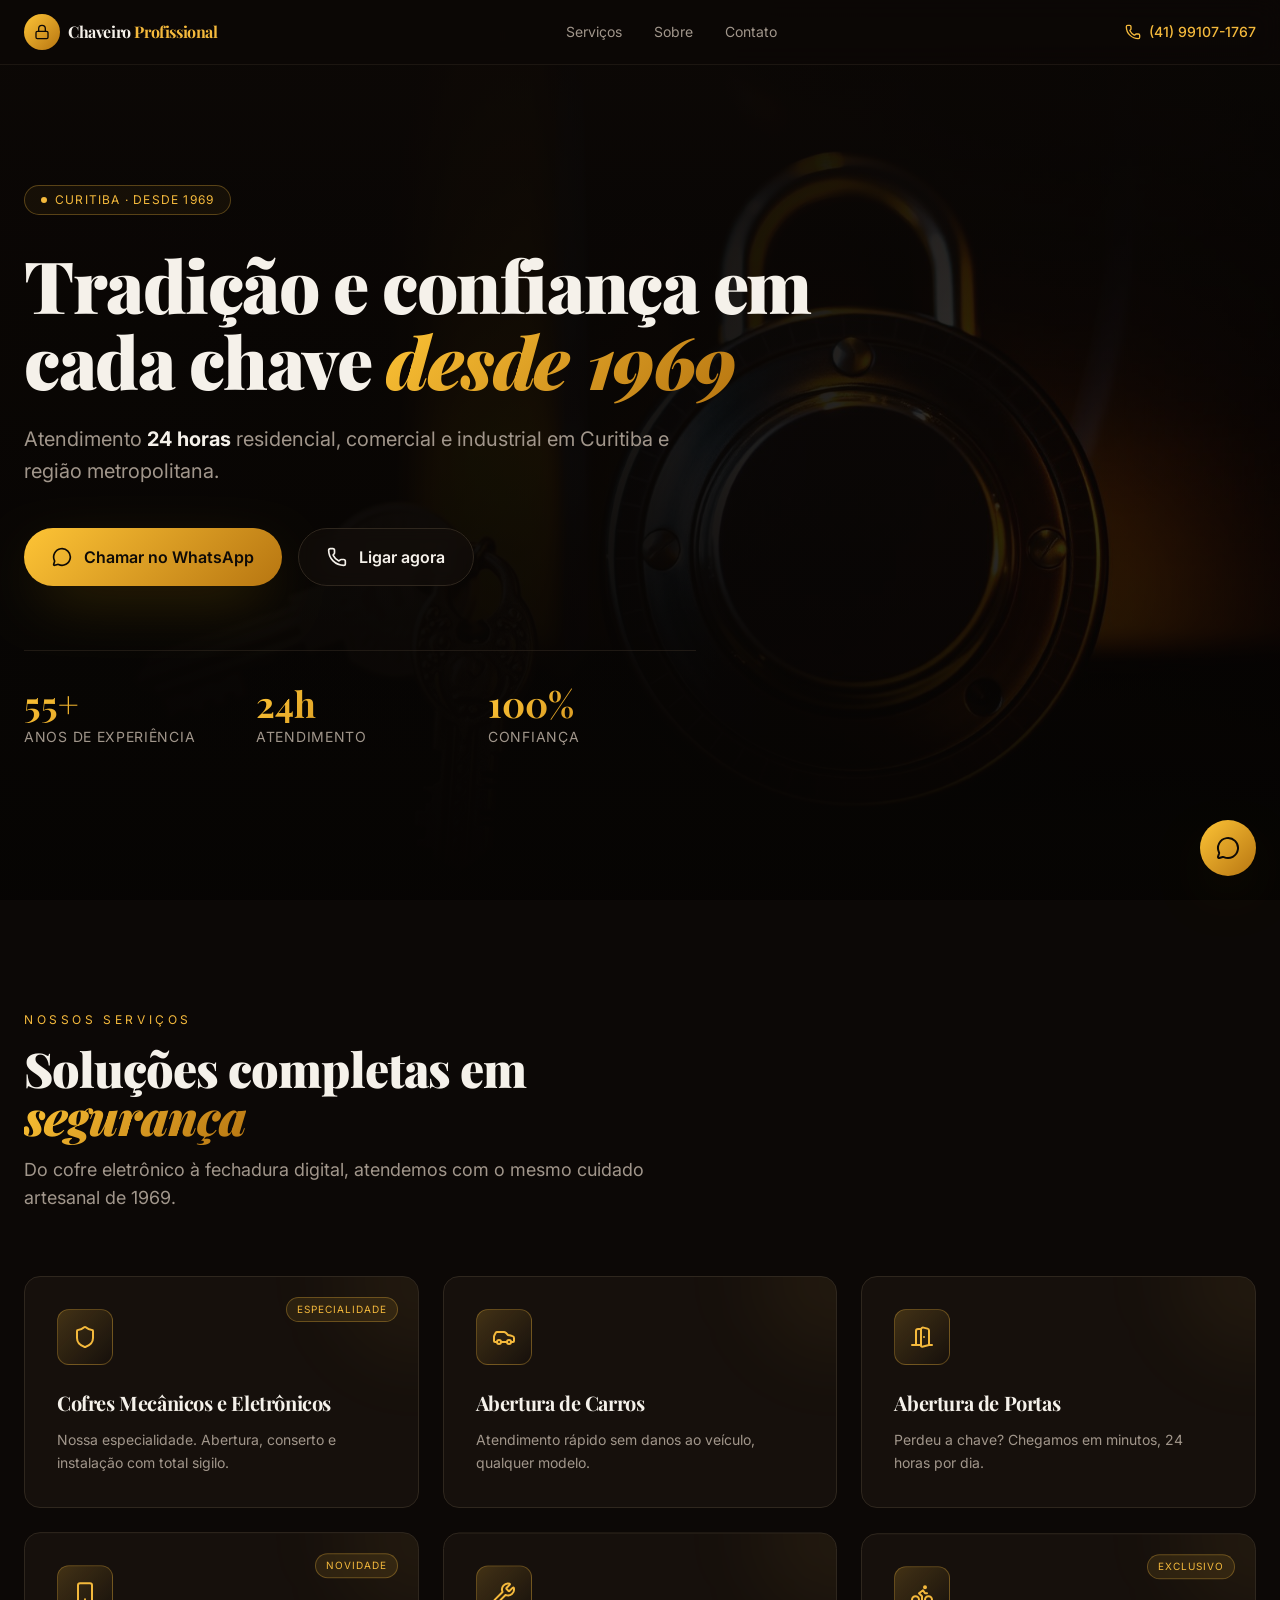
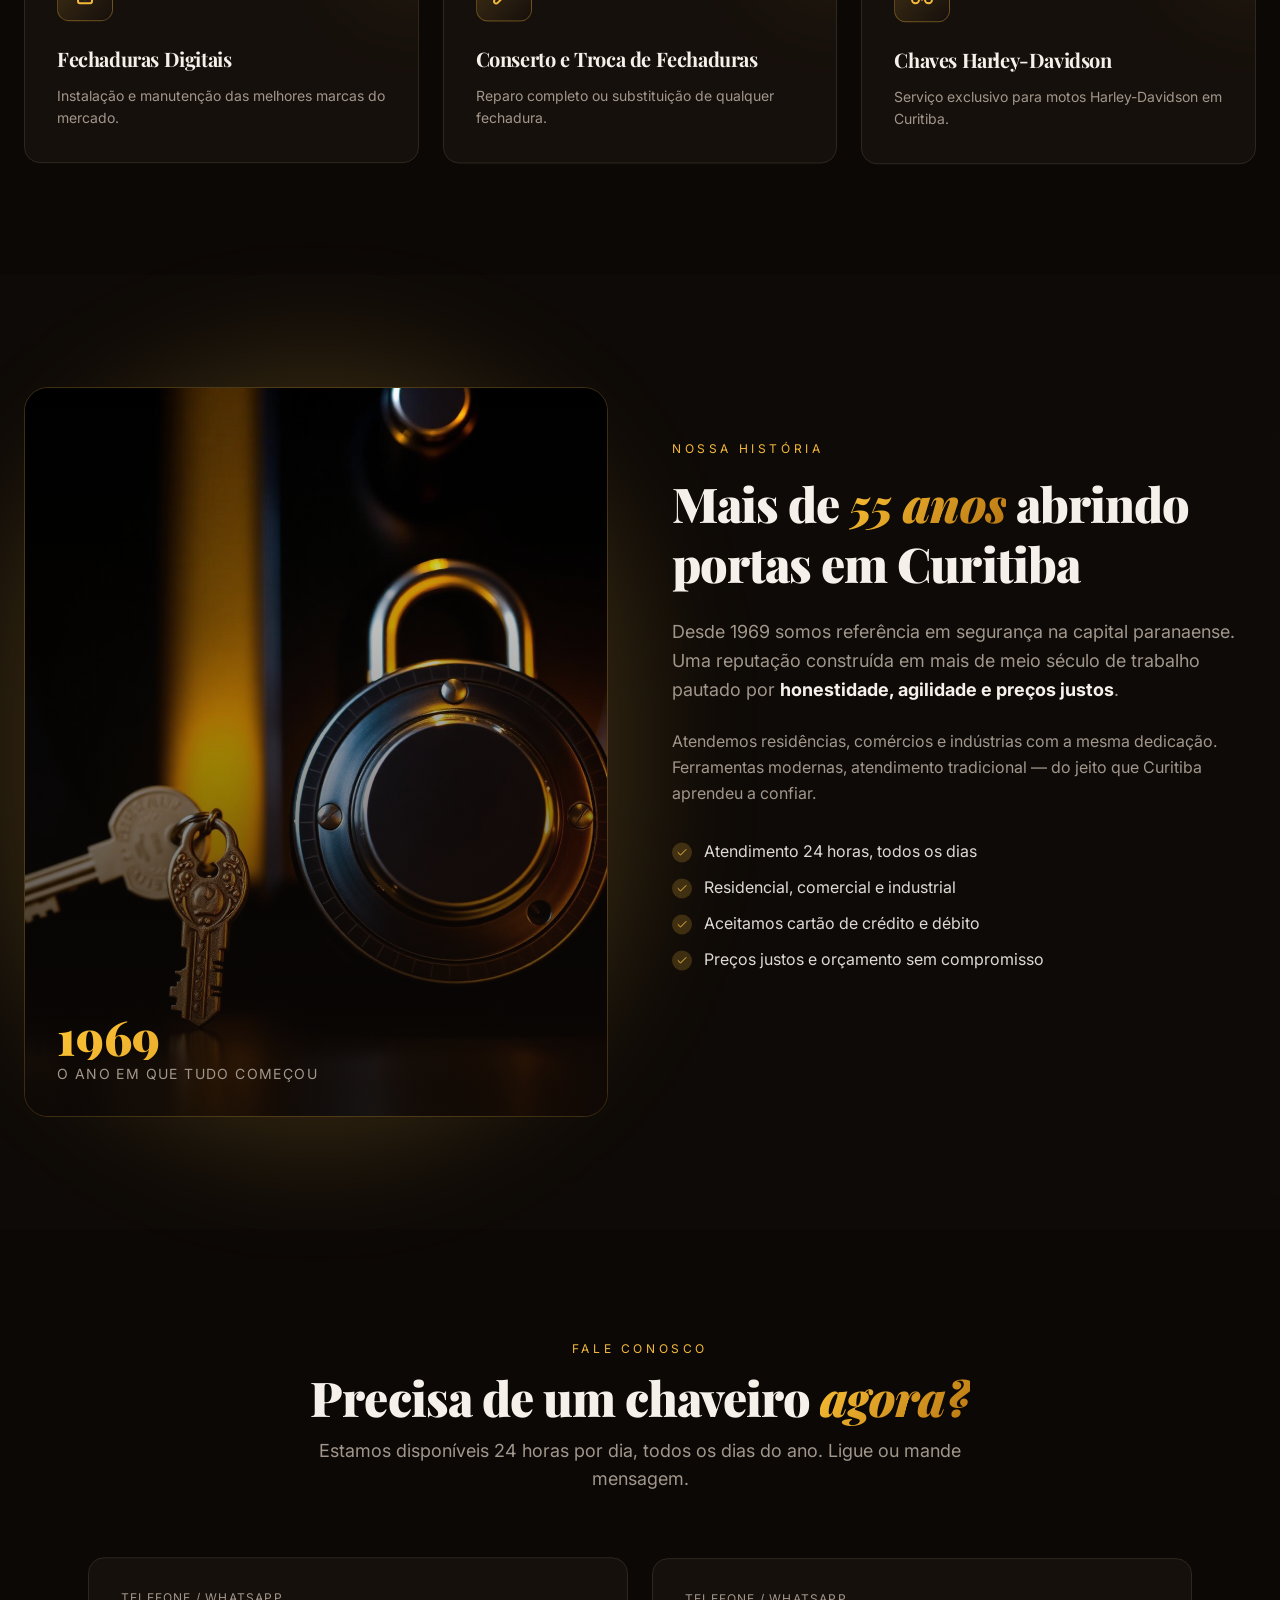
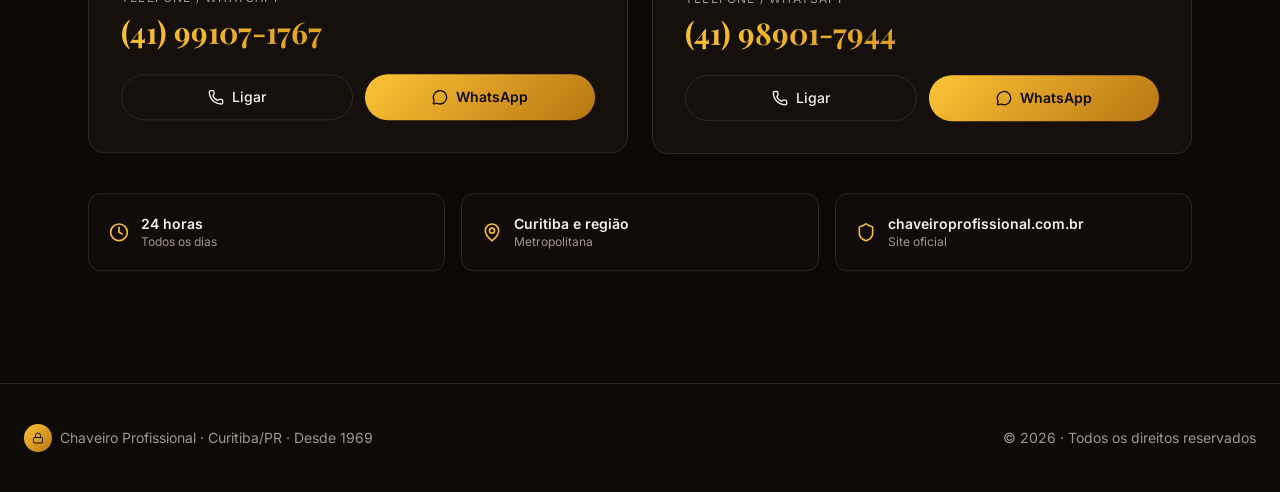
==== index.html @ bde2da2a "Add files via upload" ====
<!doctype html>
<html lang="pt-BR">
  <head>
    <meta charset="UTF-8" />
    <meta name="viewport" content="width=device-width, initial-scale=1.0" />
    <link rel="icon" href="/favicon.ico" sizes="any" />
    <link rel="icon" type="image/png" sizes="32x32" href="/favicon-32x32.png" />
    <link rel="icon" type="image/png" sizes="16x16" href="/favicon-16x16.png" />
    <link rel="apple-touch-icon" sizes="180x180" href="/apple-touch-icon.png" />
    <meta name="theme-color" content="#022E7A" />
    <title>Chaveiro Profissional Curitiba | 24h Desde 1969</title>
    <meta name="description" content="Chaveiro 24 horas em Curitiba e região metropolitana. Mais de 55 anos de tradição em cofres, fechaduras digitais, abertura de carros e portas. (41) 99107-1767" />
    <meta name="author" content="Chaveiro Profissional" />
    <meta property="og:title" content="Chaveiro Profissional Curitiba | 24h Desde 1969" />
    <meta property="og:description" content="Tradição e confiança em cada chave. Atendimento 24h residencial, comercial e industrial em Curitiba." />
    <meta property="og:type" content="website" />
    <meta property="og:image" content="https://www.chaveiroprofissional.com.br/logo-512.png" />
    <meta property="og:url" content="https://www.chaveiroprofissional.com.br/" />
    <meta property="og:locale" content="pt_BR" />
    <meta name="twitter:card" content="summary_large_image" />
    <meta name="twitter:image" content="https://www.chaveiroprofissional.com.br/logo-512.png" />
    <link rel="canonical" href="https://www.chaveiroprofissional.com.br/" />
    <link rel="preconnect" href="https://fonts.googleapis.com" />
    <link rel="preconnect" href="https://fonts.gstatic.com" crossorigin />
    <link rel="stylesheet" href="https://fonts.googleapis.com/css2?family=Playfair+Display:wght@600;700;900&family=Inter:wght@300;400;500;600;700&display=swap" />
    <!-- Google Tag Manager -->
    <script>(function(w,d,s,l,i){w[l]=w[l]||[];w[l].push({'gtm.start':
    new Date().getTime(),event:'gtm.js'});var f=d.getElementsByTagName(s)[0],
    j=d.createElement(s),dl=l!='dataLayer'?'&l='+l:'';j.async=true;j.src=
    'https://www.googletagmanager.com/gtm.js?id='+i+dl;f.parentNode.insertBefore(j,f);
    })(window,document,'script','dataLayer','GTM-567WV95S');</script>
    <!-- End Google Tag Manager -->
    <!-- Google tag (gtag.js) - Google Ads -->
    <script async src="https://www.googletagmanager.com/gtag/js?id=AW-1838560479"></script>
    <script>
      window.dataLayer = window.dataLayer || [];
      function gtag(){dataLayer.push(arguments);}
      gtag('js', new Date());
      gtag('config', 'AW-1838560479');
    </script>
    <script type="module" crossorigin src="./assets/index-DUQaC_a8.js"></script>
    <link rel="stylesheet" crossorigin href="./assets/index-Bes44GZP.css">
  </head>
  <body>
    <!-- Google Tag Manager (noscript) -->
    <noscript><iframe src="https://www.googletagmanager.com/ns.html?id=GTM-567WV95S"
    height="0" width="0" style="display:none;visibility:hidden"></iframe></noscript>
    <!-- End Google Tag Manager (noscript) -->
    <div id="root"></div>
  </body>
</html>
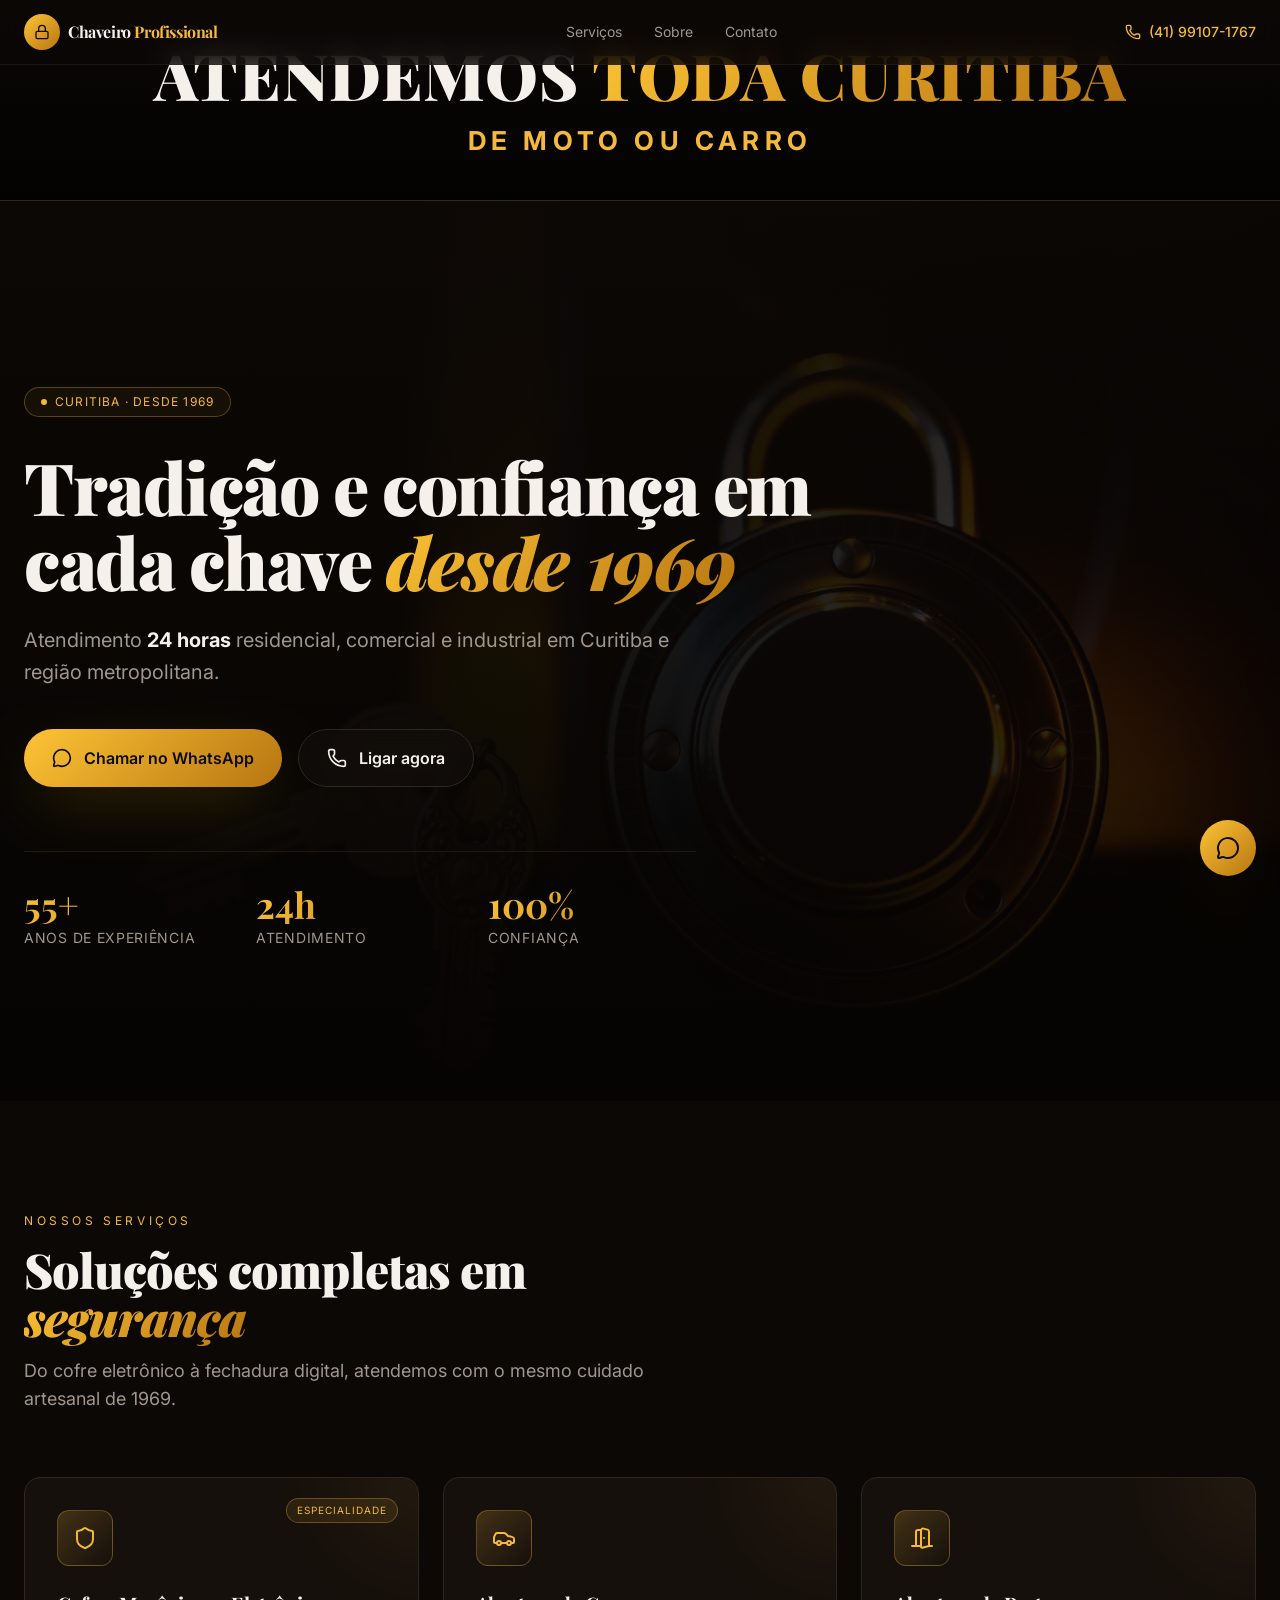
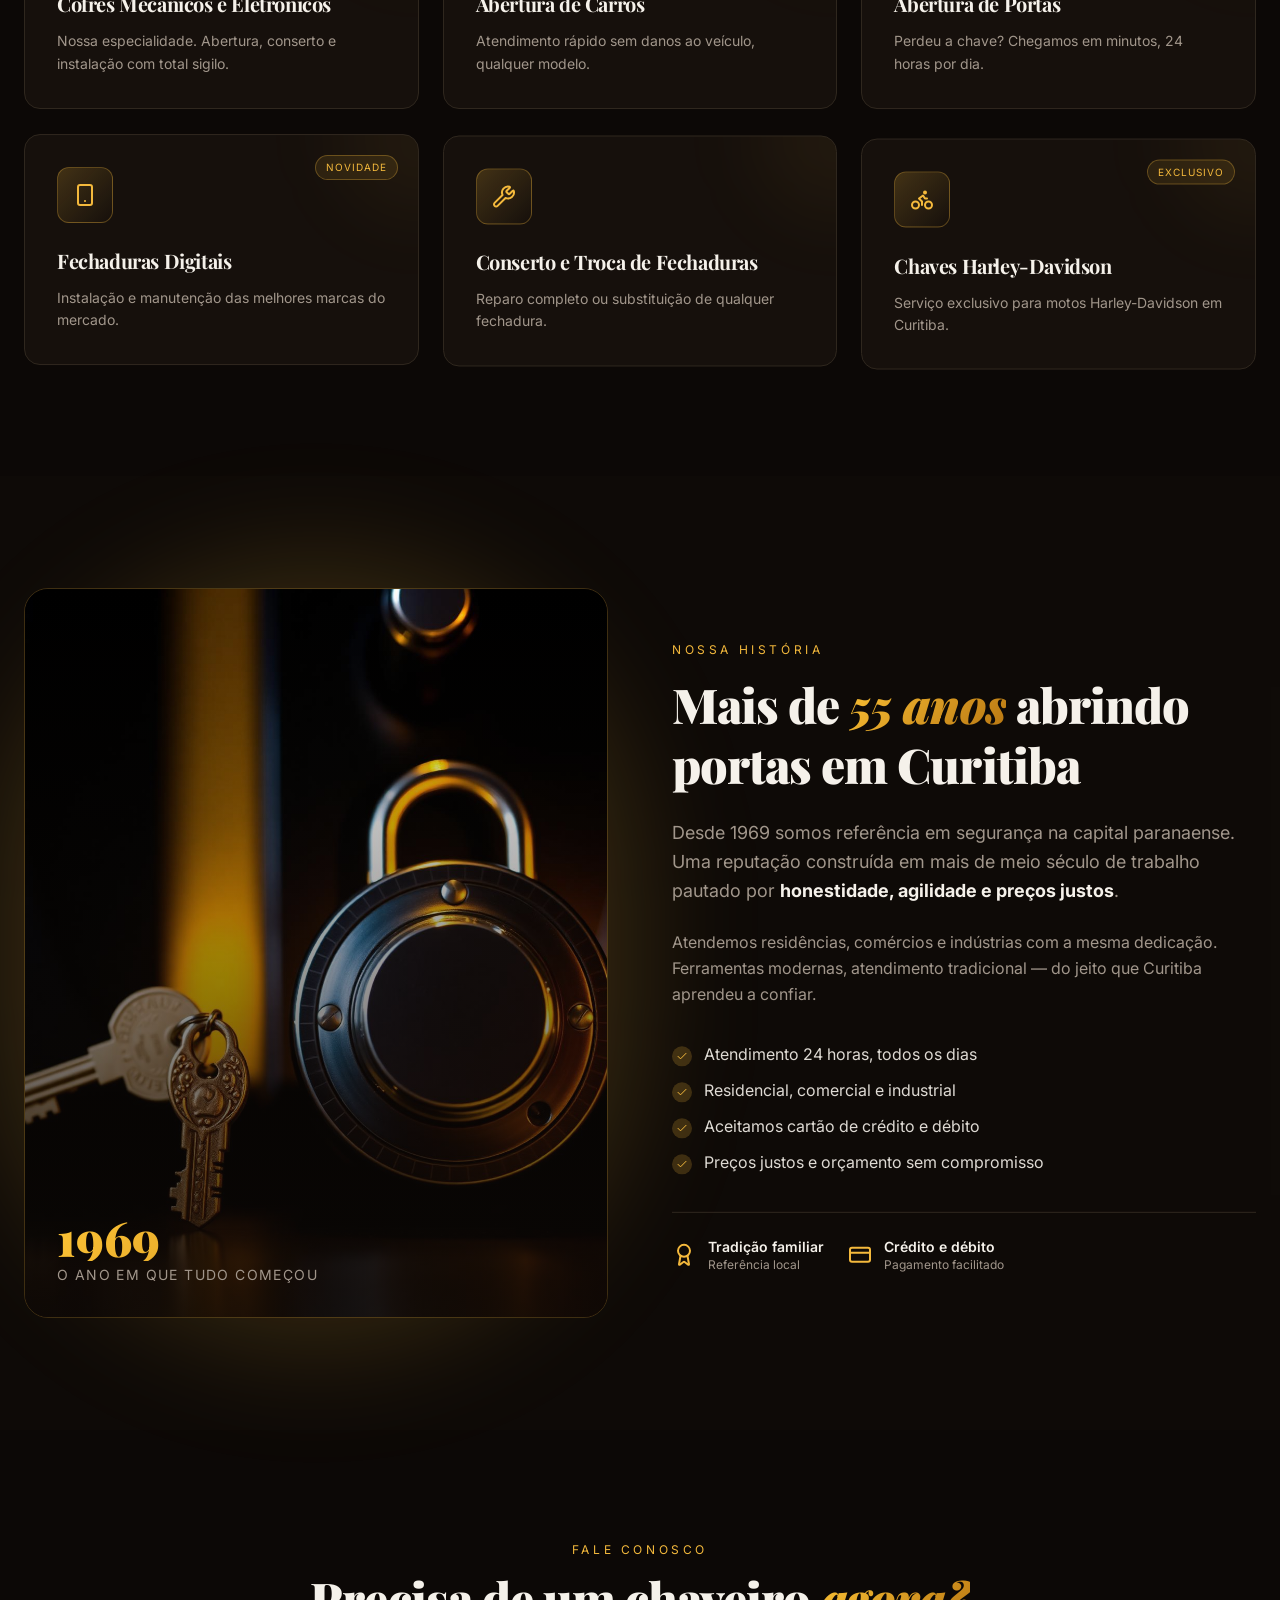
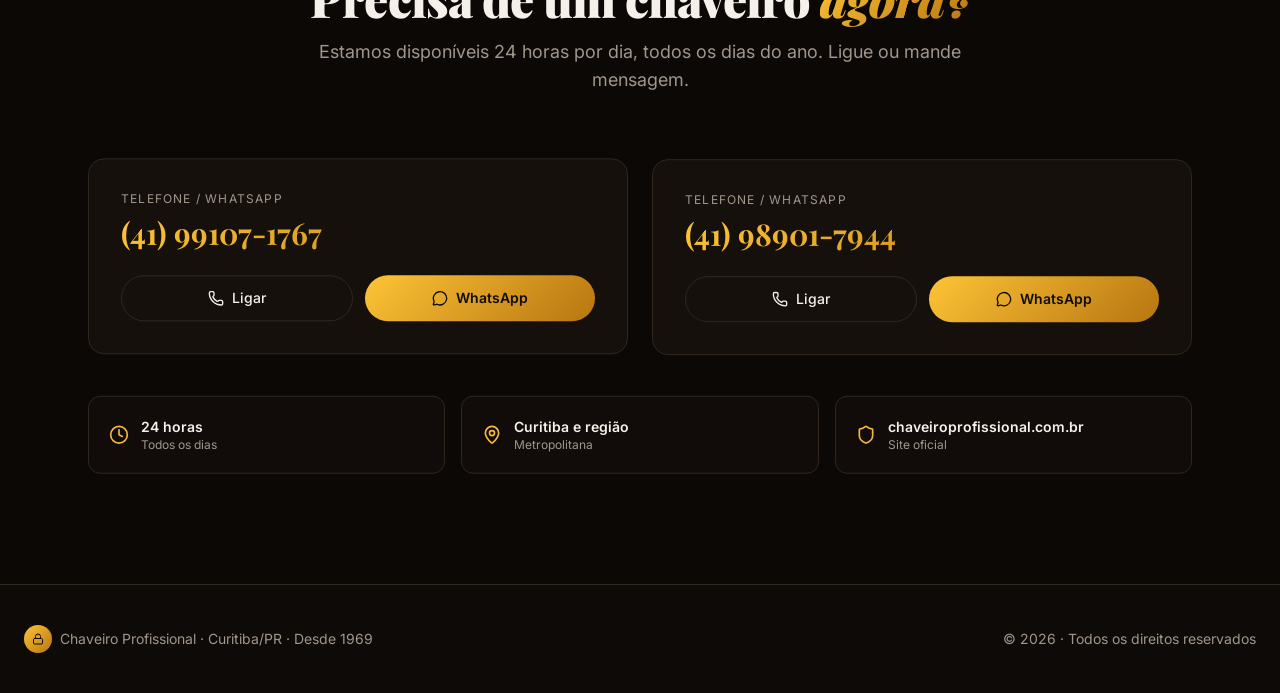
==== commit a0d4cdef: "Faixa topo: Atendemos toda Curitiba de moto ou carro Added a new section with a heading and paragrap" ====
--- a/index.html
+++ b/index.html
@@ -40,12 +40,22 @@
     </script>
     <script type="module" crossorigin src="./assets/index-DUQaC_a8.js"></script>
     <link rel="stylesheet" crossorigin href="./assets/index-Bes44GZP.css">
+    <style>
+      .cp-topo{background:var(--gradient-dark,linear-gradient(180deg,oklch(14% .01 60),oklch(9% .005 60)));color:var(--foreground,oklch(96% .01 80));text-align:center;padding:clamp(20px,3.4vw,40px) 16px;border-bottom:1px solid var(--border,oklch(28% .02 70))}
+      .cp-topo h2{margin:0;font-family:'Playfair Display',Georgia,serif;font-weight:900;font-size:clamp(26px,5vw,64px);line-height:1.08;text-transform:uppercase;letter-spacing:.01em}
+      .cp-topo .cp-gold{background:var(--gradient-gold,linear-gradient(135deg,oklch(85% .16 85),oklch(62% .13 70)));-webkit-background-clip:text;background-clip:text;color:transparent}
+      .cp-topo p{margin:clamp(6px,1vw,12px) 0 0;font-family:'Inter',system-ui,sans-serif;font-weight:700;font-size:clamp(14px,2.2vw,26px);letter-spacing:.2em;text-transform:uppercase;color:var(--gold,oklch(82% .15 82))}
+    </style>
   </head>
   <body>
     <!-- Google Tag Manager (noscript) -->
     <noscript><iframe src="https://www.googletagmanager.com/ns.html?id=GTM-567WV95S"
     height="0" width="0" style="display:none;visibility:hidden"></iframe></noscript>
     <!-- End Google Tag Manager (noscript) -->
+    <section class="cp-topo" aria-label="Atendemos toda Curitiba de moto ou carro">
+      <h2>Atendemos <span class="cp-gold">toda Curitiba</span></h2>
+      <p>de moto ou carro</p>
+    </section>
     <div id="root"></div>
   </body>
 </html>
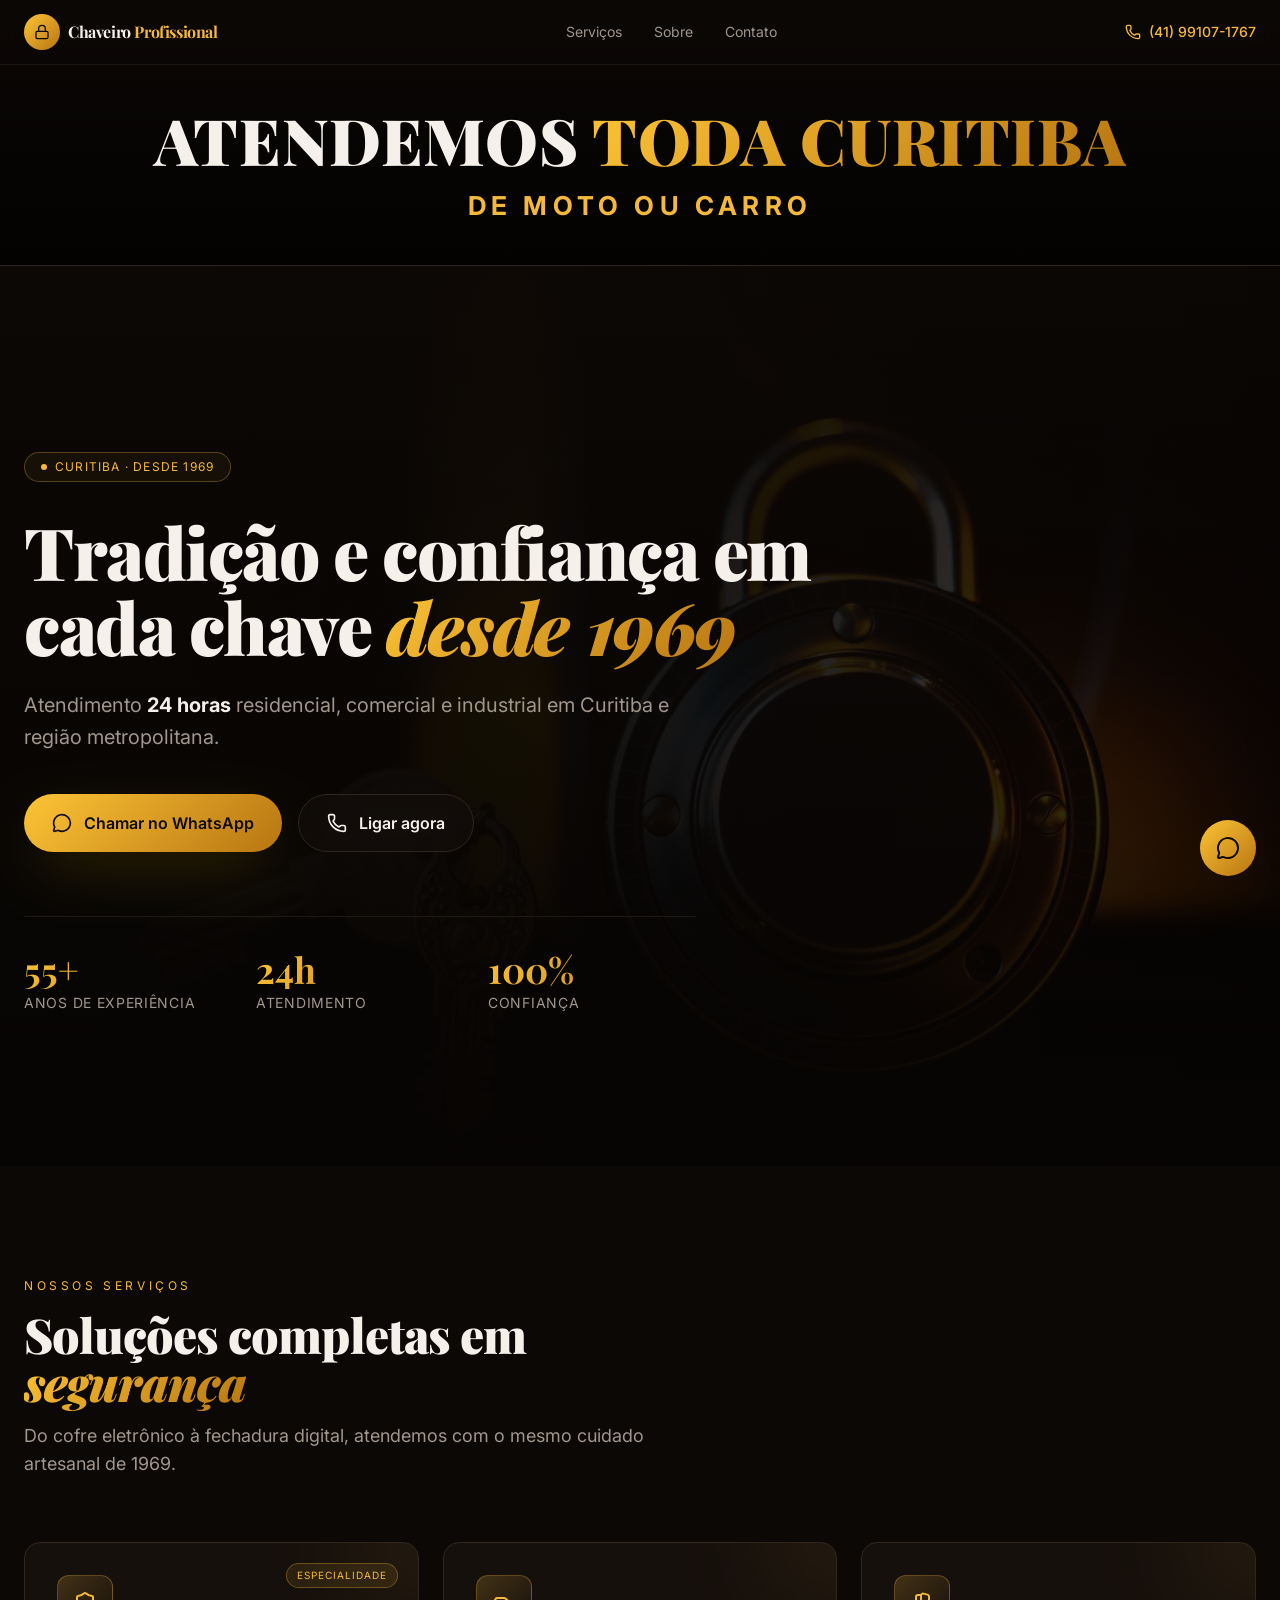
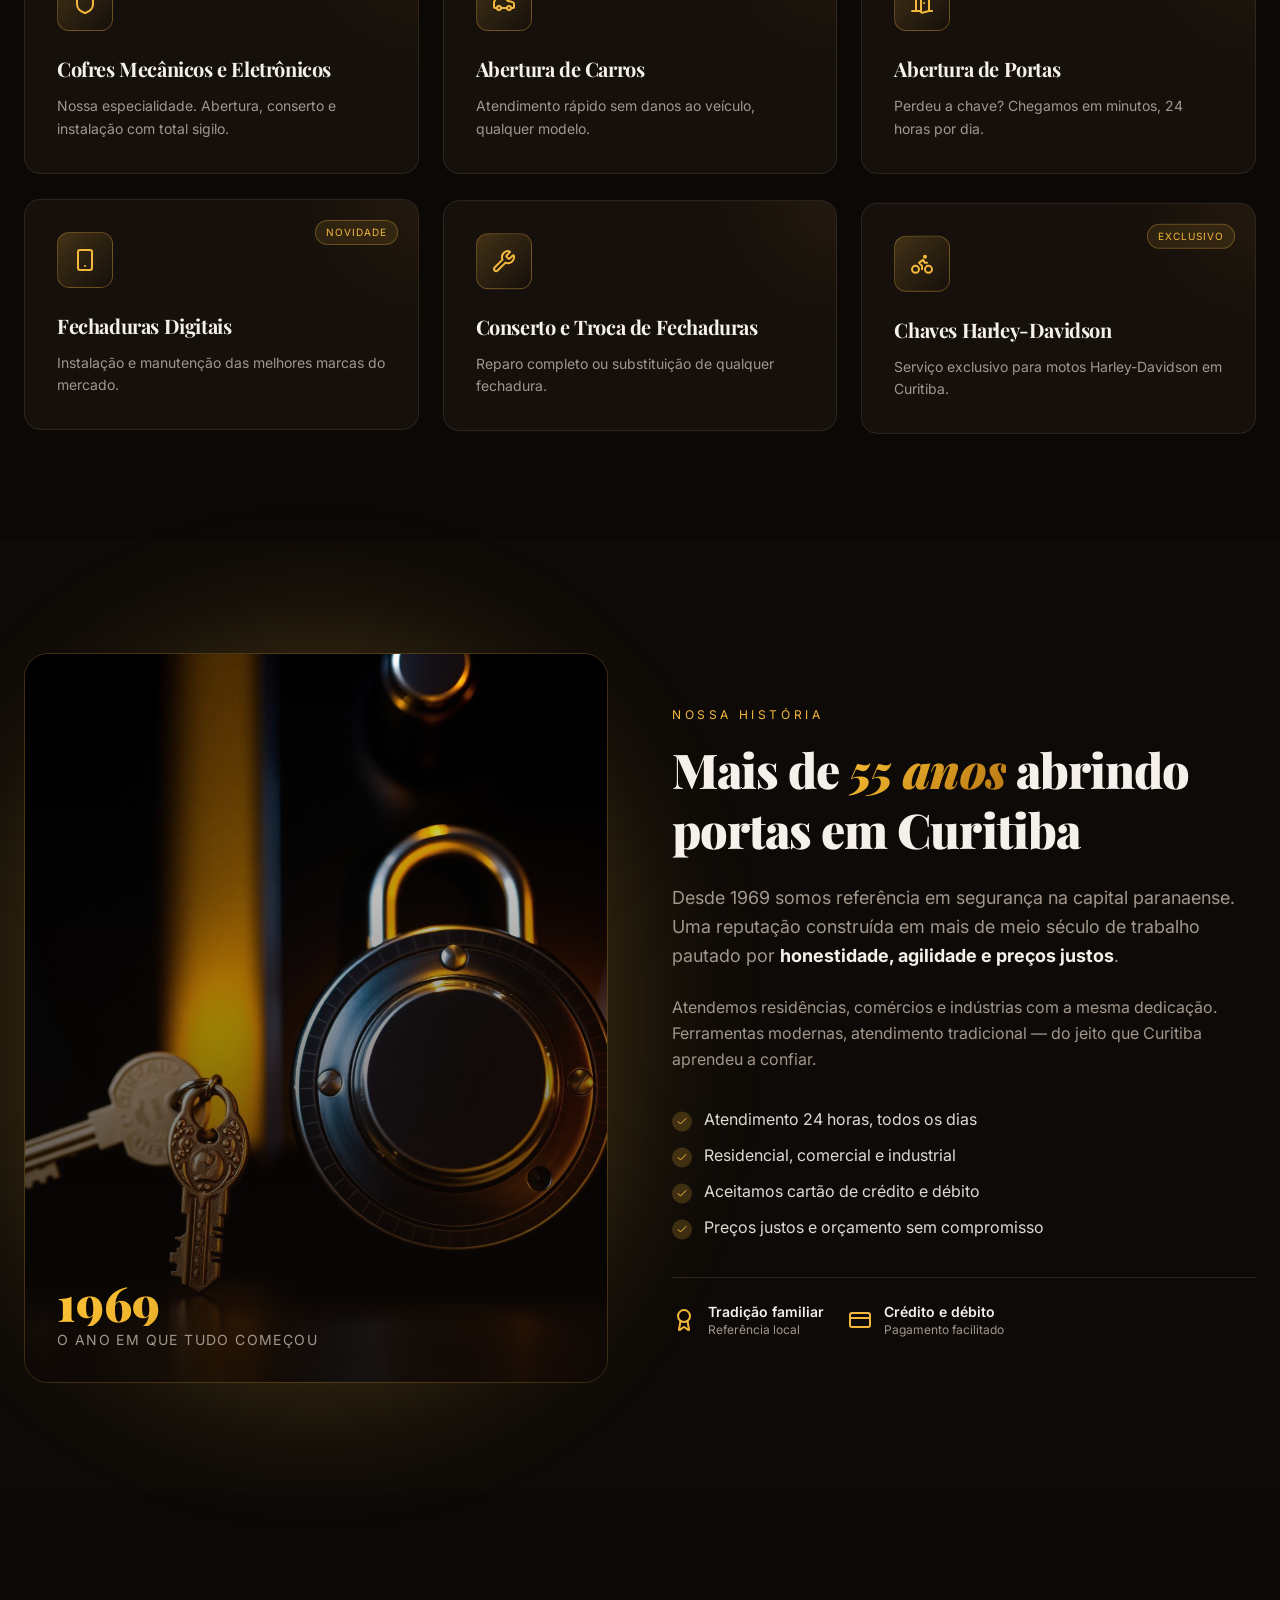
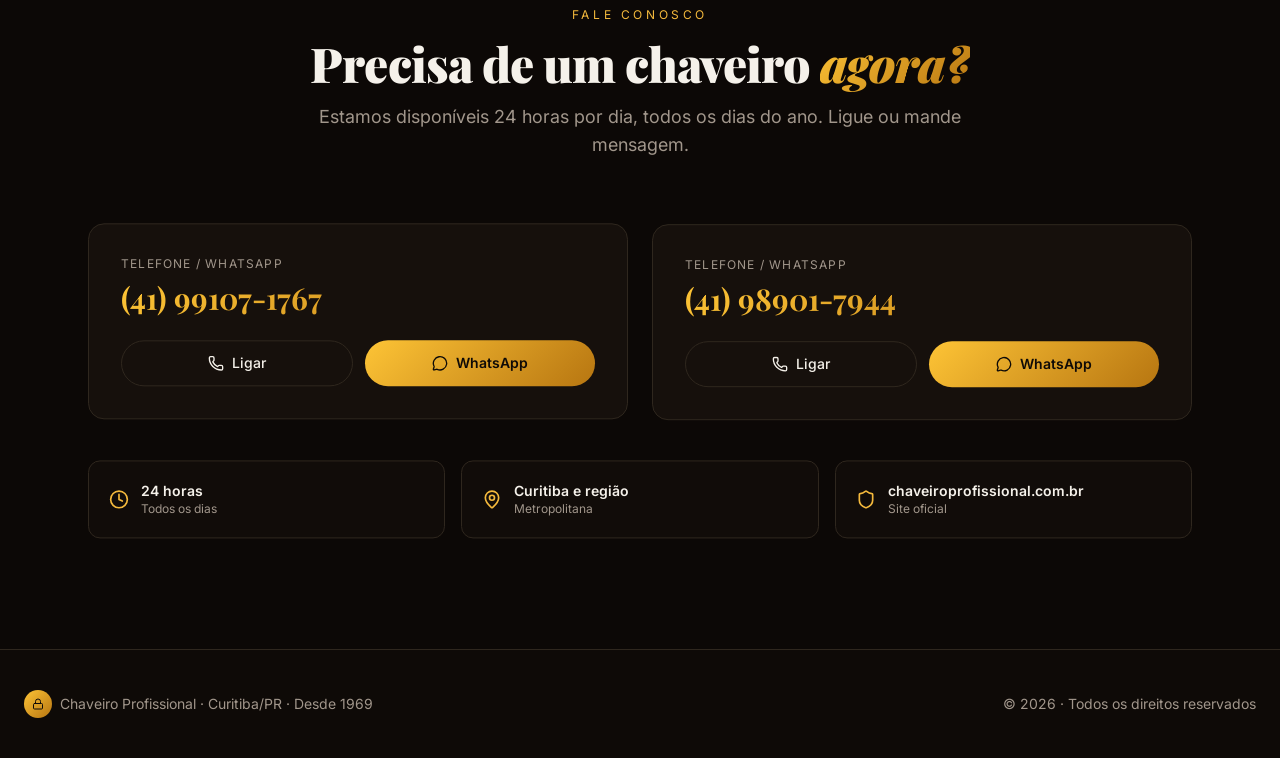
==== commit 032b702f: "Adjust padding in cp-topo class for better layout" ====
--- a/index.html
+++ b/index.html
@@ -41,7 +41,7 @@
     <script type="module" crossorigin src="./assets/index-DUQaC_a8.js"></script>
     <link rel="stylesheet" crossorigin href="./assets/index-Bes44GZP.css">
     <style>
-      .cp-topo{background:var(--gradient-dark,linear-gradient(180deg,oklch(14% .01 60),oklch(9% .005 60)));color:var(--foreground,oklch(96% .01 80));text-align:center;padding:clamp(20px,3.4vw,40px) 16px;border-bottom:1px solid var(--border,oklch(28% .02 70))}
+      .cp-topo{background:var(--gradient-dark,linear-gradient(180deg,oklch(14% .01 60),oklch(9% .005 60)));color:var(--foreground,oklch(96% .01 80));text-align:center;padding:calc(65px + clamp(20px,3.4vw,40px)) 16px clamp(20px,3.4vw,40px);border-bottom:1px solid var(--border,oklch(28% .02 70))}
       .cp-topo h2{margin:0;font-family:'Playfair Display',Georgia,serif;font-weight:900;font-size:clamp(26px,5vw,64px);line-height:1.08;text-transform:uppercase;letter-spacing:.01em}
       .cp-topo .cp-gold{background:var(--gradient-gold,linear-gradient(135deg,oklch(85% .16 85),oklch(62% .13 70)));-webkit-background-clip:text;background-clip:text;color:transparent}
       .cp-topo p{margin:clamp(6px,1vw,12px) 0 0;font-family:'Inter',system-ui,sans-serif;font-weight:700;font-size:clamp(14px,2.2vw,26px);letter-spacing:.2em;text-transform:uppercase;color:var(--gold,oklch(82% .15 82))}
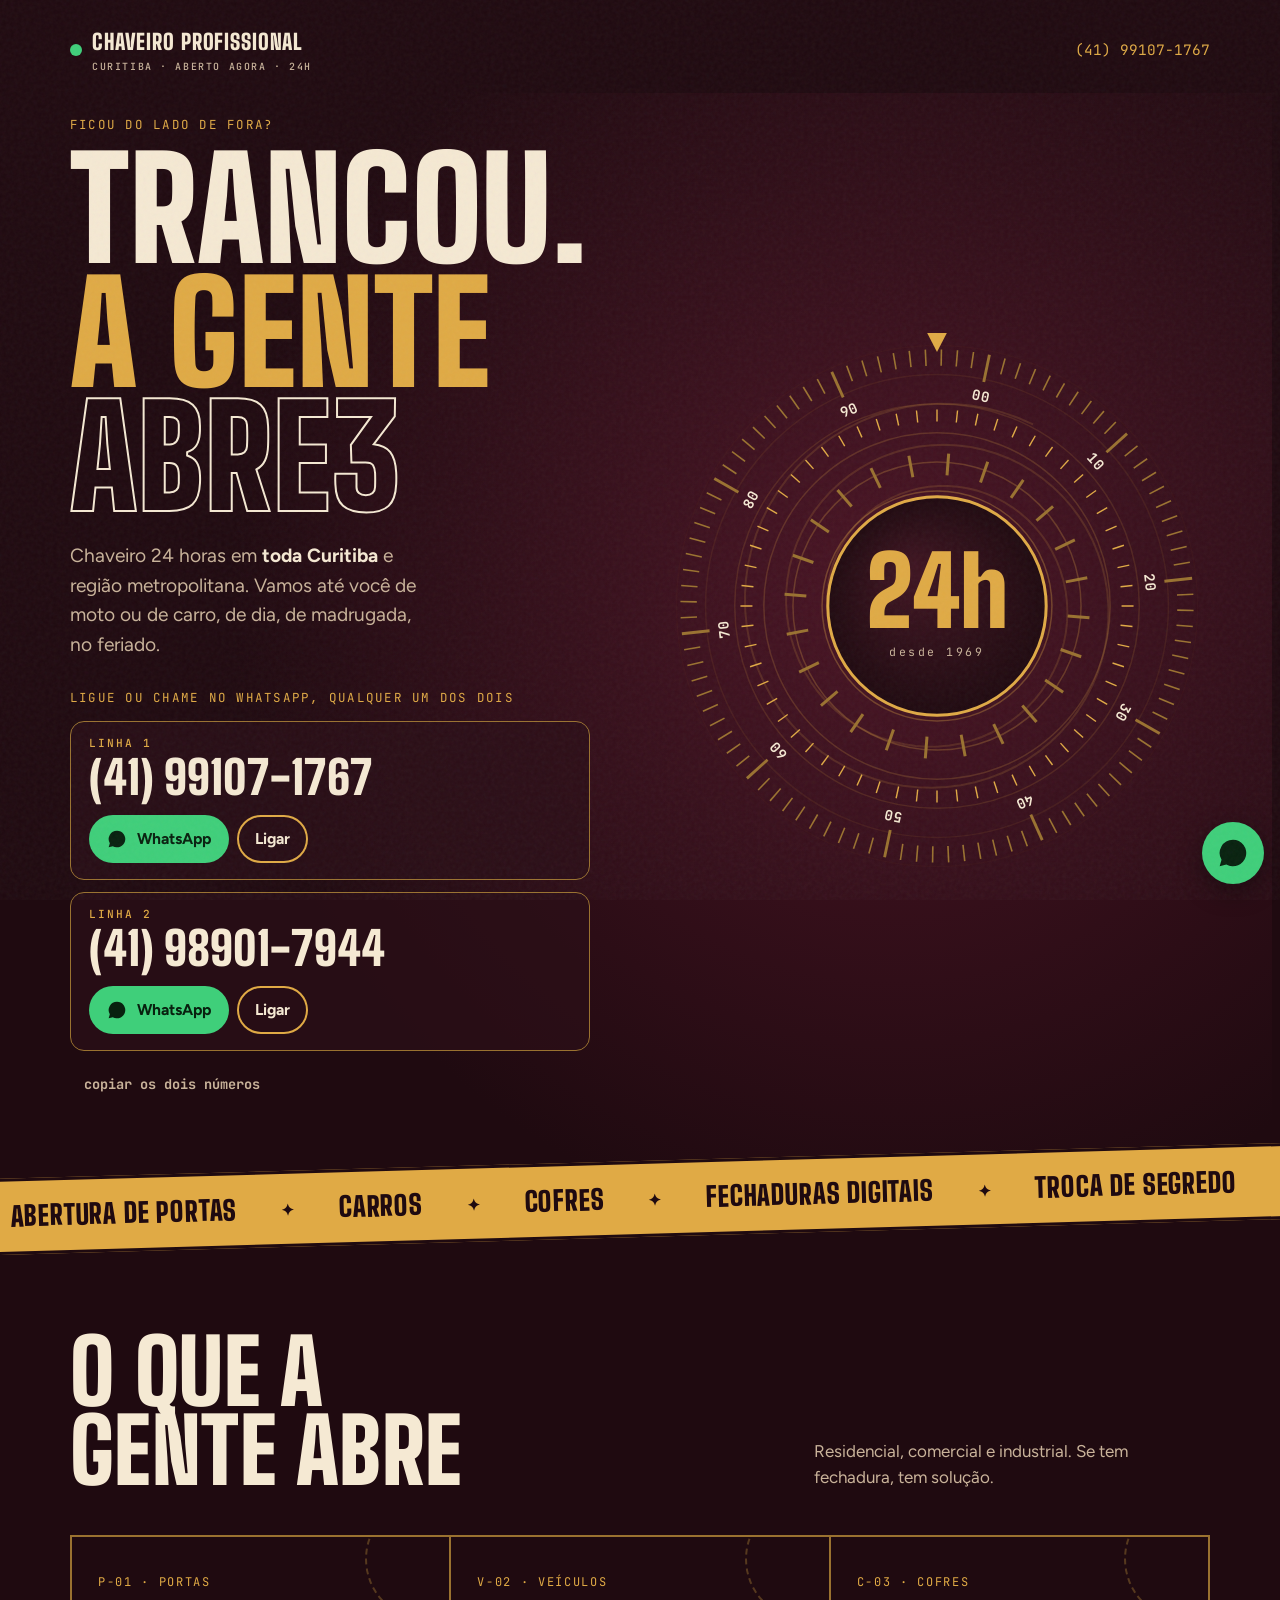
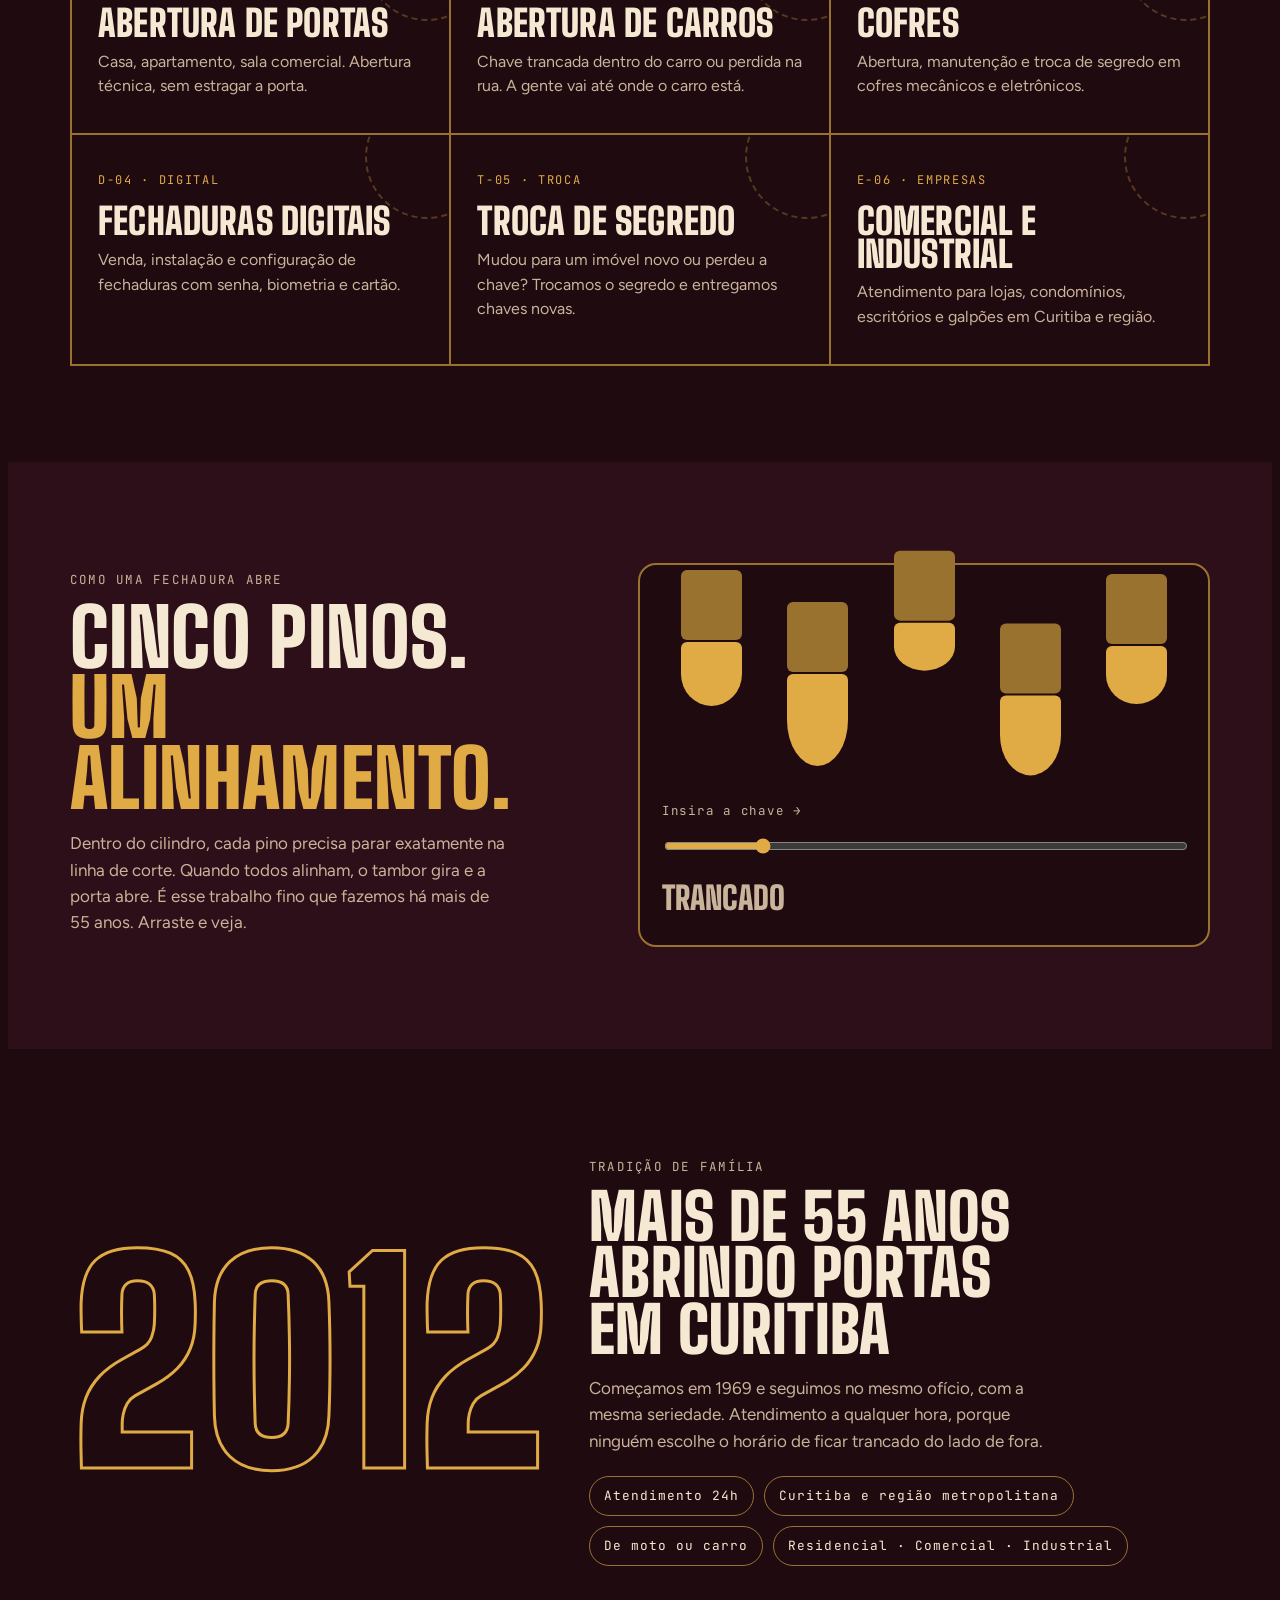
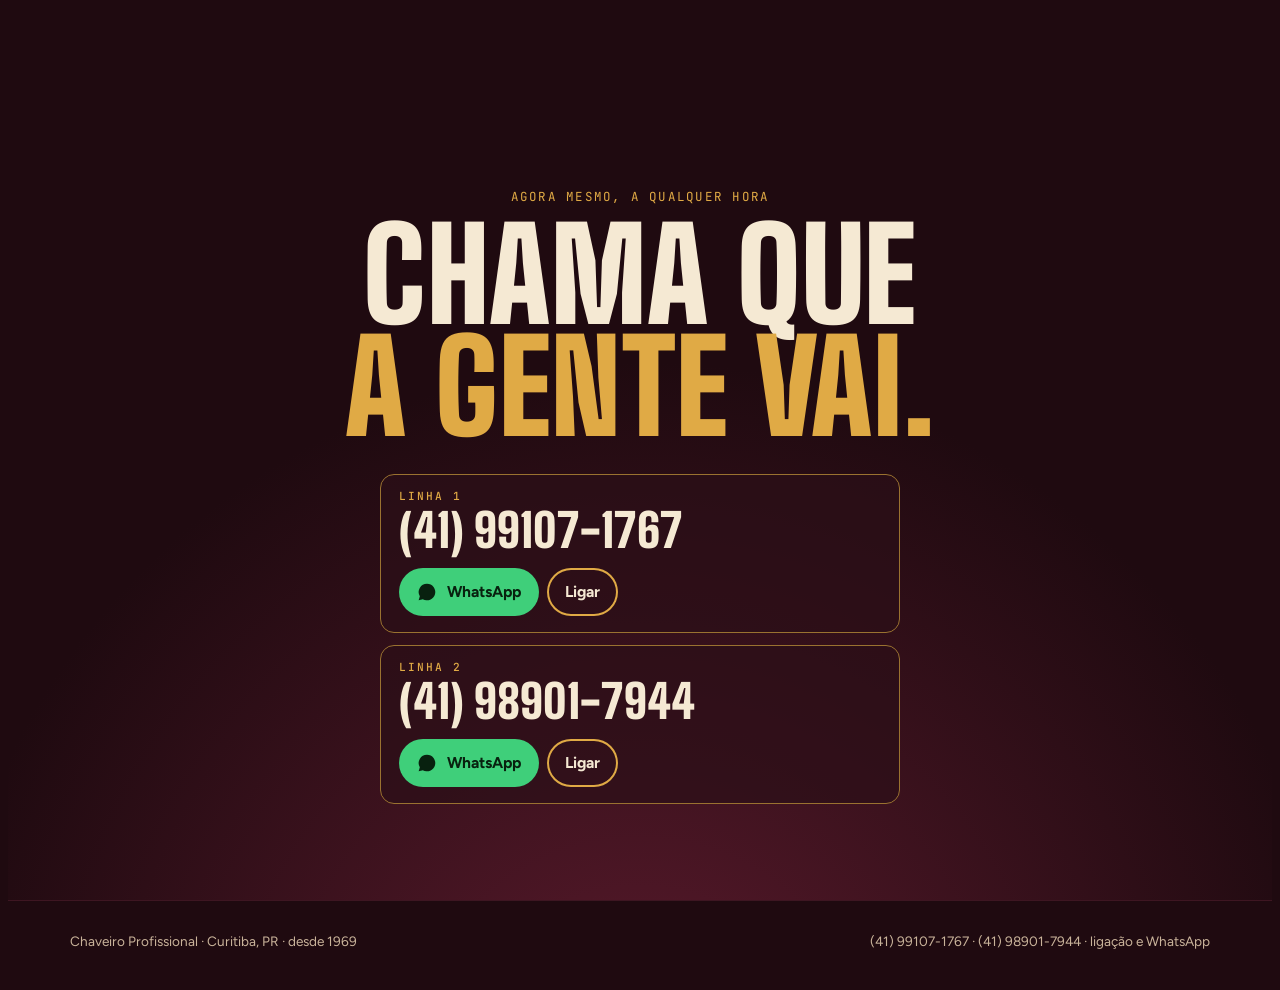
==== commit 1033e2ad: "Add files via upload" ====
--- a/index.html
+++ b/index.html
@@ -1,61 +1,453 @@
 <!doctype html>
 <html lang="pt-BR">
-  <head>
-    <meta charset="UTF-8" />
-    <meta name="viewport" content="width=device-width, initial-scale=1.0" />
-    <link rel="icon" href="/favicon.ico" sizes="any" />
-    <link rel="icon" type="image/png" sizes="32x32" href="/favicon-32x32.png" />
-    <link rel="icon" type="image/png" sizes="16x16" href="/favicon-16x16.png" />
-    <link rel="apple-touch-icon" sizes="180x180" href="/apple-touch-icon.png" />
-    <meta name="theme-color" content="#022E7A" />
-    <title>Chaveiro Profissional Curitiba | 24h Desde 1969</title>
-    <meta name="description" content="Chaveiro 24 horas em Curitiba e região metropolitana. Mais de 55 anos de tradição em cofres, fechaduras digitais, abertura de carros e portas. (41) 99107-1767" />
-    <meta name="author" content="Chaveiro Profissional" />
-    <meta property="og:title" content="Chaveiro Profissional Curitiba | 24h Desde 1969" />
-    <meta property="og:description" content="Tradição e confiança em cada chave. Atendimento 24h residencial, comercial e industrial em Curitiba." />
-    <meta property="og:type" content="website" />
-    <meta property="og:image" content="https://www.chaveiroprofissional.com.br/logo-512.png" />
-    <meta property="og:url" content="https://www.chaveiroprofissional.com.br/" />
-    <meta property="og:locale" content="pt_BR" />
-    <meta name="twitter:card" content="summary_large_image" />
-    <meta name="twitter:image" content="https://www.chaveiroprofissional.com.br/logo-512.png" />
-    <link rel="canonical" href="https://www.chaveiroprofissional.com.br/" />
-    <link rel="preconnect" href="https://fonts.googleapis.com" />
-    <link rel="preconnect" href="https://fonts.gstatic.com" crossorigin />
-    <link rel="stylesheet" href="https://fonts.googleapis.com/css2?family=Playfair+Display:wght@600;700;900&family=Inter:wght@300;400;500;600;700&display=swap" />
-    <!-- Google Tag Manager -->
-    <script>(function(w,d,s,l,i){w[l]=w[l]||[];w[l].push({'gtm.start':
-    new Date().getTime(),event:'gtm.js'});var f=d.getElementsByTagName(s)[0],
-    j=d.createElement(s),dl=l!='dataLayer'?'&l='+l:'';j.async=true;j.src=
-    'https://www.googletagmanager.com/gtm.js?id='+i+dl;f.parentNode.insertBefore(j,f);
-    })(window,document,'script','dataLayer','GTM-567WV95S');</script>
-    <!-- End Google Tag Manager -->
-    <!-- Google tag (gtag.js) - Google Ads -->
-    <script async src="https://www.googletagmanager.com/gtag/js?id=AW-1838560479"></script>
-    <script>
-      window.dataLayer = window.dataLayer || [];
-      function gtag(){dataLayer.push(arguments);}
-      gtag('js', new Date());
-      gtag('config', 'AW-1838560479');
-    </script>
-    <script type="module" crossorigin src="./assets/index-DUQaC_a8.js"></script>
-    <link rel="stylesheet" crossorigin href="./assets/index-Bes44GZP.css">
-    <style>
-      .cp-topo{background:var(--gradient-dark,linear-gradient(180deg,oklch(14% .01 60),oklch(9% .005 60)));color:var(--foreground,oklch(96% .01 80));text-align:center;padding:calc(65px + clamp(20px,3.4vw,40px)) 16px clamp(20px,3.4vw,40px);border-bottom:1px solid var(--border,oklch(28% .02 70))}
-      .cp-topo h2{margin:0;font-family:'Playfair Display',Georgia,serif;font-weight:900;font-size:clamp(26px,5vw,64px);line-height:1.08;text-transform:uppercase;letter-spacing:.01em}
-      .cp-topo .cp-gold{background:var(--gradient-gold,linear-gradient(135deg,oklch(85% .16 85),oklch(62% .13 70)));-webkit-background-clip:text;background-clip:text;color:transparent}
-      .cp-topo p{margin:clamp(6px,1vw,12px) 0 0;font-family:'Inter',system-ui,sans-serif;font-weight:700;font-size:clamp(14px,2.2vw,26px);letter-spacing:.2em;text-transform:uppercase;color:var(--gold,oklch(82% .15 82))}
-    </style>
-  </head>
-  <body>
-    <!-- Google Tag Manager (noscript) -->
-    <noscript><iframe src="https://www.googletagmanager.com/ns.html?id=GTM-567WV95S"
-    height="0" width="0" style="display:none;visibility:hidden"></iframe></noscript>
-    <!-- End Google Tag Manager (noscript) -->
-    <section class="cp-topo" aria-label="Atendemos toda Curitiba de moto ou carro">
-      <h2>Atendemos <span class="cp-gold">toda Curitiba</span></h2>
-      <p>de moto ou carro</p>
-    </section>
-    <div id="root"></div>
-  </body>
+<head>
+<meta charset="UTF-8">
+<meta name="viewport" content="width=device-width, initial-scale=1.0, viewport-fit=cover">
+<link rel="icon" href="/favicon.ico" sizes="any">
+<link rel="icon" type="image/png" sizes="32x32" href="/favicon-32x32.png">
+<link rel="icon" type="image/png" sizes="16x16" href="/favicon-16x16.png">
+<link rel="apple-touch-icon" sizes="180x180" href="/apple-touch-icon.png">
+<link rel="canonical" href="https://www.chaveiroprofissional.com.br/">
+<meta property="og:url" content="https://www.chaveiroprofissional.com.br/">
+<meta property="og:type" content="website">
+<meta property="og:locale" content="pt_BR">
+<meta name="twitter:card" content="summary_large_image">
+<meta name="twitter:image" content="https://www.chaveiroprofissional.com.br/logo-512.png">
+<!-- Google Tag Manager -->
+<script>(function(w,d,s,l,i){w[l]=w[l]||[];w[l].push({'gtm.start':
+new Date().getTime(),event:'gtm.js'});var f=d.getElementsByTagName(s)[0],
+j=d.createElement(s),dl=l!='dataLayer'?'&l='+l:'';j.async=true;j.src=
+'https://www.googletagmanager.com/gtm.js?id='+i+dl;f.parentNode.insertBefore(j,f);
+})(window,document,'script','dataLayer','GTM-567WV95S');</script>
+<!-- End Google Tag Manager -->
+<!-- Google tag (gtag.js) - Google Ads -->
+<script async src="https://www.googletagmanager.com/gtag/js?id=AW-1838560479"></script>
+<script>
+window.dataLayer = window.dataLayer || [];
+function gtag(){dataLayer.push(arguments);}
+gtag('js', new Date());
+gtag('config', 'AW-1838560479');
+</script>
+<title>Chaveiro Profissional Curitiba | 24h Desde 1969</title>
+<meta name="description" content="Chaveiro 24 horas em Curitiba e região. Desde 1969. Portas, carros, cofres e fechaduras digitais. (41) 99107-1767 e (41) 98901-7944, ligação e WhatsApp">
+<meta property="og:title" content="Chaveiro Profissional Curitiba 24h">
+<meta property="og:description" content="Trancou? A gente abre. Atendimento 24h em toda Curitiba desde 1969.">
+<meta property="og:image" content="https://www.chaveiroprofissional.com.br/logo-512.png">
+<meta name="theme-color" content="#1f0a10">
+<link rel="preconnect" href="https://fonts.googleapis.com">
+<link rel="stylesheet" href="https://fonts.googleapis.com/css2?family=Big+Shoulders+Display:wght@700;900&family=Figtree:wght@400;500;700&family=JetBrains+Mono:wght@500;700&display=swap">
+<style>
+/* Layout: o cofre girando no centro da tela; tudo gira ao redor do número de telefone. Visual noturno único (24h). */
+:root{
+  --bg:#1f0a10; --bg2:#2c0f18; --brass:#e0aa45; --brass-dim:#9a7230;
+  --bone:#f5e9d3; --muted:#c9b39a; --wa:#3fcf7a;
+  --f-display:'Big Shoulders Display',Impact,'Arial Narrow',sans-serif;
+  --f-body:'Figtree',system-ui,-apple-system,sans-serif;
+  --f-mono:'JetBrains Mono',ui-monospace,Menlo,monospace;
+  color-scheme:dark;
+}
+*{box-sizing:border-box}
+html{scroll-behavior:smooth}
+body{background:var(--bg);color:var(--bone);font-family:var(--f-body);font-size:17px;line-height:1.55;overflow-x:hidden}
+a{color:inherit}
+.wrap{max-width:1180px;margin:0 auto;padding-left:max(20px,env(safe-area-inset-left,0px));padding-right:max(20px,env(safe-area-inset-right,0px))}
+h1,h2,h3{font-family:var(--f-display);font-weight:900;text-transform:uppercase;line-height:.88;margin:0;text-wrap:balance;letter-spacing:.005em}
+.eyebrow{font-family:var(--f-mono);font-size:.78rem;letter-spacing:.18em;text-transform:uppercase;color:var(--brass)}
+:focus-visible{outline:3px solid var(--brass);outline-offset:3px;border-radius:4px}
+
+/* topo */
+.top{display:flex;justify-content:space-between;align-items:center;gap:12px;padding-block:18px;position:relative;z-index:3}
+.brand{display:flex;align-items:center;gap:10px;font-family:var(--f-display);font-weight:900;font-size:1.35rem;text-transform:uppercase;letter-spacing:.04em;text-decoration:none}
+.brand i{width:12px;height:12px;border-radius:50%;background:var(--wa);box-shadow:0 0 0 0 var(--wa);animation:ping 1.8s infinite}
+.brand small{display:block;font-family:var(--f-mono);font-weight:500;font-size:.62rem;letter-spacing:.16em;color:var(--muted)}
+.toplink{font-family:var(--f-mono);font-size:.9rem;text-decoration:none;color:var(--brass);white-space:nowrap}
+@keyframes ping{0%{box-shadow:0 0 0 0 rgba(63,207,122,.7)}80%,100%{box-shadow:0 0 0 12px rgba(63,207,122,0)}}
+
+/* hero */
+.hero{position:relative;overflow:hidden;padding-block:10px 70px;
+  background:radial-gradient(circle at 70% 45%,#4a1424 0%,var(--bg) 62%)}
+.hero-grid{display:grid;grid-template-columns:1.05fr 1fr;align-items:center;gap:20px;position:relative;z-index:2}
+.hero h1{font-size:clamp(4rem,11vw,9.5rem)}
+.hero h1 span{display:block;color:var(--brass)}
+.hero h1 em{font-style:normal;-webkit-text-stroke:2px var(--bone);color:transparent}
+.lead{max-width:30ch;font-size:1.2rem;color:var(--muted);margin:22px 0 28px}
+.lead b{color:var(--bone)}
+.phone{font-family:var(--f-display);font-weight:900;font-size:clamp(2.6rem,6.4vw,4.4rem);line-height:1;color:var(--bone);text-decoration:none;display:inline-block;letter-spacing:.01em}
+.phone small{display:block;font-family:var(--f-mono);font-weight:500;font-size:.8rem;letter-spacing:.18em;color:var(--brass);margin-bottom:6px}
+.wanum{margin:10px 0 0;font-family:var(--f-mono);font-size:.95rem;color:var(--muted);letter-spacing:.04em}
+.wanum b{color:var(--wa);font-weight:700}
+.lines{display:grid;gap:12px;margin-top:14px;max-width:520px}
+.line{display:flex;align-items:center;justify-content:space-between;gap:14px;flex-wrap:wrap;padding:16px 18px;border:1.5px solid var(--brass-dim);border-radius:14px;background:color-mix(in srgb,var(--bg2) 70%,transparent);transition:border-color .3s}
+.line:hover{border-color:var(--brass)}
+.line-num{font-family:var(--f-display);font-weight:900;font-size:clamp(2rem,4.6vw,2.9rem);line-height:1;color:var(--bone);min-width:0}
+.line-num small{display:block;font-family:var(--f-mono);font-weight:500;font-size:.7rem;letter-spacing:.18em;color:var(--brass);margin-bottom:5px;text-transform:uppercase}
+.line-btns{display:flex;gap:8px}
+.line .btn{padding:12px 18px;font-size:.98rem}
+.lines-final{margin:30px auto 0;text-align:left}
+.btn-copy{margin-top:8px}
+.ctas{display:flex;flex-wrap:wrap;gap:12px;margin-top:24px}
+.btn{display:inline-flex;align-items:center;gap:10px;padding:16px 26px;border-radius:999px;font-weight:700;font-size:1.05rem;text-decoration:none;border:0;cursor:pointer;font-family:var(--f-body);transition:transform .2s}
+.btn:hover{transform:translateY(-2px)}
+.btn-wa{background:var(--wa);color:#08210f;animation:breathe 2.6s ease-in-out infinite}
+.btn-call{background:transparent;color:var(--bone);box-shadow:inset 0 0 0 2px var(--brass)}
+.btn-copy{background:transparent;color:var(--muted);padding:16px 14px;font-family:var(--f-mono);font-size:.85rem}
+@keyframes breathe{0%,100%{box-shadow:0 0 0 0 rgba(63,207,122,.45)}50%{box-shadow:0 0 0 14px rgba(63,207,122,0)}}
+.dialbox{position:relative;aspect-ratio:1;max-width:100%;width:min(560px,100%);justify-self:center}
+#dial{width:100%;height:100%;display:block}
+.dial-center{position:absolute;inset:0;display:grid;place-items:center;pointer-events:none;text-align:center}
+.dial-center b{font-family:var(--f-display);font-weight:900;font-size:clamp(3.4rem,9vw,6rem);line-height:.85;color:var(--brass)}
+.dial-center span{display:block;font-family:var(--f-mono);font-size:.72rem;letter-spacing:.22em;color:var(--muted);margin-top:8px}
+
+/* faixa rolando */
+.ticker{background:var(--brass);color:var(--bg);overflow:hidden;white-space:nowrap;transform:rotate(-1.6deg);margin:-18px -20px 0;position:relative;z-index:4;border-block:3px solid var(--bg)}
+.ticker div{display:inline-block;padding-block:14px;animation:slide 26s linear infinite;font-family:var(--f-display);font-weight:900;font-size:1.7rem;text-transform:uppercase;letter-spacing:.03em}
+.ticker span{margin:0 22px}
+.ticker span::after{content:"✦";margin-left:44px;font-size:1rem;vertical-align:middle}
+@keyframes slide{to{transform:translateX(-50%)}}
+
+/* serviços */
+section{padding-block:96px}
+.sec-head{display:flex;justify-content:space-between;align-items:end;gap:24px;flex-wrap:wrap;margin-bottom:44px}
+.sec-head h2{font-size:clamp(3rem,7vw,5.6rem)}
+.sec-head p{max-width:36ch;color:var(--muted);margin:0}
+.svc{display:grid;grid-template-columns:repeat(3,1fr);gap:2px;background:var(--brass-dim);border:2px solid var(--brass-dim)}
+.svc article{background:var(--bg);padding:30px 26px 34px;min-width:0;position:relative;overflow:hidden;transition:background .35s}
+.svc article:hover{background:var(--bg2)}
+.svc .code{font-family:var(--f-mono);font-size:.75rem;color:var(--brass);letter-spacing:.14em}
+.svc h3{font-size:2.3rem;margin:14px 0 10px}
+.svc p{margin:0;color:var(--muted);font-size:1rem}
+.svc article::after{content:"";position:absolute;right:-40px;top:-40px;width:120px;height:120px;border-radius:50%;border:2px dashed var(--brass-dim);opacity:.45;transition:transform 1.2s}
+.svc article:hover::after{transform:rotate(180deg) scale(1.2)}
+
+/* fechadura interativa */
+.lock{background:var(--bg2)}
+.lock-grid{display:grid;grid-template-columns:1fr 1.1fr;gap:48px;align-items:center}
+.lock h2{font-size:clamp(3rem,6.5vw,5rem)}
+.lock h2 span{color:var(--brass)}
+.lock p{color:var(--muted);max-width:40ch}
+.cyl{background:var(--bg);border:2px solid var(--brass-dim);border-radius:18px;padding:26px 22px 22px;min-width:0}
+.pins{display:flex;justify-content:space-between;gap:8px;height:190px;position:relative}
+.pins::before{content:"";position:absolute;left:0;right:0;top:94px;border-top:2px dashed var(--wa);opacity:.0;transition:opacity .4s}
+.cyl.open .pins::before{opacity:.9}
+.pin{flex:1;position:relative;display:flex;flex-direction:column;align-items:center}
+.pin .top-pin,.pin .key-pin{width:62%;border-radius:6px;transition:transform .55s cubic-bezier(.3,1.6,.5,1)}
+.pin .top-pin{height:70px;background:var(--brass-dim)}
+.pin .key-pin{height:var(--h);background:var(--brass);margin-top:2px;border-radius:6px 6px 50% 50%}
+.cyl label{display:block;font-family:var(--f-mono);font-size:.78rem;letter-spacing:.14em;color:var(--muted);margin:20px 0 10px}
+#turn{width:100%;accent-color:var(--brass);height:28px}
+.state{font-family:var(--f-display);font-weight:900;font-size:2rem;text-transform:uppercase;margin-top:6px;color:var(--muted);transition:color .3s}
+.cyl.open .state{color:var(--wa)}
+
+/* desde 1969 */
+.years{display:grid;grid-template-columns:auto 1fr;gap:40px;align-items:center}
+.big{font-family:var(--f-display);font-weight:900;font-size:clamp(7rem,22vw,17rem);line-height:.8;color:transparent;-webkit-text-stroke:3px var(--brass);font-variant-numeric:tabular-nums}
+.years h2{font-size:clamp(2.4rem,5vw,4rem)}
+.years p{color:var(--muted);max-width:44ch}
+.facts{display:flex;flex-wrap:wrap;gap:10px;margin-top:22px;padding:0;list-style:none}
+.facts li{font-family:var(--f-mono);font-size:.8rem;letter-spacing:.08em;padding:9px 14px;border:1px solid var(--brass-dim);border-radius:999px;color:var(--bone)}
+
+/* final */
+.final{text-align:center;background:radial-gradient(circle at 50% 120%,#5a1a2c 0%,var(--bg) 60%);overflow:hidden}
+.final h2{font-size:clamp(3.4rem,10vw,8rem)}
+.final h2 span{color:var(--brass)}
+.final .phone{margin-top:28px}
+.final .ctas{justify-content:center}
+footer{padding-block:30px;border-top:1px solid #3e1622;color:var(--muted);font-size:.85rem}
+footer .wrap{display:flex;justify-content:space-between;flex-wrap:wrap;gap:10px}
+
+/* botão flutuante */
+.float{position:fixed;right:calc(16px + env(safe-area-inset-right,0px));bottom:calc(16px + env(safe-area-inset-bottom,0px));z-index:20;width:62px;height:62px;border-radius:50%;background:var(--wa);display:grid;place-items:center;text-decoration:none;animation:breathe 2.6s ease-in-out infinite;box-shadow:0 8px 24px rgba(0,0,0,.4)}
+.float svg{width:32px;height:32px}
+.toast{position:fixed;left:50%;bottom:calc(90px + env(safe-area-inset-bottom,0px));transform:translateX(-50%);background:var(--bone);color:var(--bg);padding:10px 18px;border-radius:999px;font-weight:700;z-index:30;font-size:.95rem}
+
+
+/* skill: textura, cursor, reveal, scrollbar, nav */
+.noise{position:fixed;inset:0;pointer-events:none;z-index:50;opacity:.05;background-image:url("data:image/svg+xml,%3Csvg viewBox='0 0 256 256' xmlns='http://www.w3.org/2000/svg'%3E%3Cfilter id='n'%3E%3CfeTurbulence type='fractalNoise' baseFrequency='0.9' numOctaves='4' stitchTiles='stitch'/%3E%3C/filter%3E%3Crect width='100%25' height='100%25' filter='url(%23n)'/%3E%3C/svg%3E")}
+.top{position:sticky;top:env(safe-area-inset-top,0px);transition:background .4s,padding .4s}
+.top.scrolled{background:color-mix(in srgb,var(--bg) 88%,transparent);backdrop-filter:blur(16px);-webkit-backdrop-filter:blur(16px);padding-block:10px;max-width:none;border-bottom:1px solid #3e1622}
+body::before{content:"";position:fixed;inset:0 0 auto;height:env(safe-area-inset-top,0px);z-index:10;background:var(--bg)}
+.top{z-index:15}
+[data-reveal]{transition:transform .9s cubic-bezier(.16,1,.3,1),filter .9s}
+[data-reveal].pre{transform:translateY(46px) scale(.98);filter:brightness(.6)}
+::-webkit-scrollbar{width:10px}::-webkit-scrollbar-track{background:var(--bg)}::-webkit-scrollbar-thumb{background:var(--brass-dim);border-radius:10px}
+.cursor,.cursor-dot{position:fixed;left:0;top:0;pointer-events:none;z-index:9999;border-radius:50%;display:none}
+.cursor{width:44px;height:44px;border:1.5px solid var(--brass);transition:width .3s,height .3s,background .3s,margin .3s;margin:-22px 0 0 -22px}
+.cursor.big{width:76px;height:76px;margin:-38px 0 0 -38px;background:rgba(224,170,69,.14)}
+.cursor-dot{width:8px;height:8px;background:var(--brass);margin:-4px 0 0 -4px}
+@media (pointer:fine) and (prefers-reduced-motion:no-preference){.cursor,.cursor-dot{display:block}body,a,button,input{cursor:none}}
+.scr{display:inline-block;min-width:4ch}
+@media (max-width:860px){
+  .hero-grid,.lock-grid,.years{grid-template-columns:1fr}
+  .dialbox{width:min(420px,100%);order:-1;margin-bottom:-30px}
+  .svc{grid-template-columns:1fr 1fr}
+  .years{gap:10px}
+}
+@media (max-width:560px){
+  body{font-size:16px}
+  .svc{grid-template-columns:1fr}
+  .line-btns{width:100%}
+  .line .btn{flex:1;justify-content:center}
+  section{padding-block:72px}
+  .toplink{display:none}
+}
+@media (prefers-reduced-motion:reduce){
+  *{animation:none!important;transition:none!important}
+  html{scroll-behavior:auto}
+}
+</style>
+</head>
+<body>
+<!-- Google Tag Manager (noscript) -->
+<noscript><iframe src="https://www.googletagmanager.com/ns.html?id=GTM-567WV95S" height="0" width="0" style="display:none;visibility:hidden"></iframe></noscript>
+<!-- End Google Tag Manager (noscript) -->
+
+
+<div class="noise" aria-hidden="true"></div><div class="cursor" aria-hidden="true"></div><div class="cursor-dot" aria-hidden="true"></div>
+<header class="wrap top" id="nav">
+  <a class="brand" href="#inicio"><i aria-hidden="true"></i><span>Chaveiro Profissional<small>Curitiba · aberto agora · 24h</small></span></a>
+  <a class="toplink" href="tel:+5541991071767">(41) 99107-1767</a>
+</header>
+
+<main id="inicio">
+  <section class="hero" style="padding-top:10px">
+    <div class="wrap hero-grid">
+      <div>
+        <p class="eyebrow">Ficou do lado de fora?</p>
+        <h1>Trancou.<span>A gente</span><em class="scr" id="scr">abre.</em></h1>
+        <p class="lead">Chaveiro 24 horas em <b>toda Curitiba</b> e região metropolitana. Vamos até você de moto ou de carro, de dia, de madrugada, no feriado.</p>
+        <p class="eyebrow" style="margin-top:4px">Ligue ou chame no WhatsApp, qualquer um dos dois</p>
+        <div class="lines">
+          <div class="line">
+            <div class="line-num"><small>Linha 1</small>(41) 99107-1767</div>
+            <div class="line-btns">
+              <a class="btn btn-wa" href="https://wa.me/5541991071767?text=Ol%C3%A1!%20Preciso%20de%20um%20chaveiro." target="_blank" rel="noopener"><svg width="20" height="20" viewBox="0 0 24 24" fill="currentColor" aria-hidden="true"><path d="M12 2a10 10 0 0 0-8.6 15.1L2 22l5-1.3A10 10 0 1 0 12 2Zm4.5 12.1c-.2-.1-1.5-.7-1.7-.8s-.4-.1-.6.1-.7.8-.8 1-.3.2-.5.1a6.7 6.7 0 0 1-3.3-2.9c-.3-.4.2-.4.7-1.4.1-.2 0-.3 0-.4l-.8-1.8c-.2-.5-.4-.4-.6-.4h-.5a1 1 0 0 0-.7.3 3 3 0 0 0-.9 2.2 5.2 5.2 0 0 0 1.1 2.7 11.8 11.8 0 0 0 4.5 4c1.7.7 2.3.8 3.2.6a2.7 2.7 0 0 0 1.8-1.2 2.2 2.2 0 0 0 .1-1.3c0-.1-.2-.2-.5-.3Z"/></svg>WhatsApp</a>
+              <a class="btn btn-call" href="tel:+5541991071767">Ligar</a>
+            </div>
+          </div>
+          <div class="line">
+            <div class="line-num"><small>Linha 2</small>(41) 98901-7944</div>
+            <div class="line-btns">
+              <a class="btn btn-wa" href="https://wa.me/5541989017944?text=Ol%C3%A1!%20Preciso%20de%20um%20chaveiro." target="_blank" rel="noopener"><svg width="20" height="20" viewBox="0 0 24 24" fill="currentColor" aria-hidden="true"><path d="M12 2a10 10 0 0 0-8.6 15.1L2 22l5-1.3A10 10 0 1 0 12 2Zm4.5 12.1c-.2-.1-1.5-.7-1.7-.8s-.4-.1-.6.1-.7.8-.8 1-.3.2-.5.1a6.7 6.7 0 0 1-3.3-2.9c-.3-.4.2-.4.7-1.4.1-.2 0-.3 0-.4l-.8-1.8c-.2-.5-.4-.4-.6-.4h-.5a1 1 0 0 0-.7.3 3 3 0 0 0-.9 2.2 5.2 5.2 0 0 0 1.1 2.7 11.8 11.8 0 0 0 4.5 4c1.7.7 2.3.8 3.2.6a2.7 2.7 0 0 0 1.8-1.2 2.2 2.2 0 0 0 .1-1.3c0-.1-.2-.2-.5-.3Z"/></svg>WhatsApp</a>
+              <a class="btn btn-call" href="tel:+5541989017944">Ligar</a>
+            </div>
+          </div>
+        </div>
+        <button class="btn btn-copy" id="copy" type="button">copiar os dois números</button>
+      </div>
+      <div class="dialbox" aria-hidden="true">
+        <canvas id="dial"></canvas>
+        <div class="dial-center"><div><b>24h</b><span>desde 1969</span></div></div>
+      </div>
+    </div>
+  </section>
+
+  <div class="ticker" aria-hidden="true"><div id="tick"></div></div>
+
+  <section id="servicos">
+    <div class="wrap">
+      <div class="sec-head" data-reveal>
+        <h2>O que a<br>gente abre</h2>
+        <p>Residencial, comercial e industrial. Se tem fechadura, tem solução.</p>
+      </div>
+      <div class="svc" data-reveal>
+        <article><span class="code">P-01 · PORTAS</span><h3>Abertura de portas</h3><p>Casa, apartamento, sala comercial. Abertura técnica, sem estragar a porta.</p></article>
+        <article><span class="code">V-02 · VEÍCULOS</span><h3>Abertura de carros</h3><p>Chave trancada dentro do carro ou perdida na rua. A gente vai até onde o carro está.</p></article>
+        <article><span class="code">C-03 · COFRES</span><h3>Cofres</h3><p>Abertura, manutenção e troca de segredo em cofres mecânicos e eletrônicos.</p></article>
+        <article><span class="code">D-04 · DIGITAL</span><h3>Fechaduras digitais</h3><p>Venda, instalação e configuração de fechaduras com senha, biometria e cartão.</p></article>
+        <article><span class="code">T-05 · TROCA</span><h3>Troca de segredo</h3><p>Mudou para um imóvel novo ou perdeu a chave? Trocamos o segredo e entregamos chaves novas.</p></article>
+        <article><span class="code">E-06 · EMPRESAS</span><h3>Comercial e industrial</h3><p>Atendimento para lojas, condomínios, escritórios e galpões em Curitiba e região.</p></article>
+      </div>
+    </div>
+  </section>
+
+  <section class="lock">
+    <div class="wrap lock-grid">
+      <div>
+        <p class="eyebrow">Como uma fechadura abre</p>
+        <h2>Cinco pinos.<br><span>Um alinhamento.</span></h2>
+        <p>Dentro do cilindro, cada pino precisa parar exatamente na linha de corte. Quando todos alinham, o tambor gira e a porta abre. É esse trabalho fino que fazemos há mais de 55 anos. Arraste e veja.</p>
+      </div>
+      <div class="cyl" id="cyl" data-reveal>
+        <div class="pins" id="pins"></div>
+        <label for="turn">Insira a chave →</label>
+        <input id="turn" type="range" min="0" max="100" value="18">
+        <div class="state" id="state">Trancado</div>
+      </div>
+    </div>
+  </section>
+
+  <section>
+    <div class="wrap years">
+      <div class="big" id="yr" data-reveal>1969</div>
+      <div>
+        <p class="eyebrow">Tradição de família</p>
+        <h2>Mais de 55 anos abrindo portas em Curitiba</h2>
+        <p>Começamos em 1969 e seguimos no mesmo ofício, com a mesma seriedade. Atendimento a qualquer hora, porque ninguém escolhe o horário de ficar trancado do lado de fora.</p>
+        <ul class="facts">
+          <li>Atendimento 24h</li><li>Curitiba e região metropolitana</li><li>De moto ou carro</li><li>Residencial · Comercial · Industrial</li>
+        </ul>
+      </div>
+    </div>
+  </section>
+
+  <section class="final">
+    <div class="wrap">
+      <p class="eyebrow">Agora mesmo, a qualquer hora</p>
+      <h2 data-reveal>Chama que<br><span>a gente vai.</span></h2>
+      <div class="lines lines-final">
+          <div class="line">
+            <div class="line-num"><small>Linha 1</small>(41) 99107-1767</div>
+            <div class="line-btns">
+              <a class="btn btn-wa" href="https://wa.me/5541991071767?text=Ol%C3%A1!%20Preciso%20de%20um%20chaveiro." target="_blank" rel="noopener"><svg width="20" height="20" viewBox="0 0 24 24" fill="currentColor" aria-hidden="true"><path d="M12 2a10 10 0 0 0-8.6 15.1L2 22l5-1.3A10 10 0 1 0 12 2Zm4.5 12.1c-.2-.1-1.5-.7-1.7-.8s-.4-.1-.6.1-.7.8-.8 1-.3.2-.5.1a6.7 6.7 0 0 1-3.3-2.9c-.3-.4.2-.4.7-1.4.1-.2 0-.3 0-.4l-.8-1.8c-.2-.5-.4-.4-.6-.4h-.5a1 1 0 0 0-.7.3 3 3 0 0 0-.9 2.2 5.2 5.2 0 0 0 1.1 2.7 11.8 11.8 0 0 0 4.5 4c1.7.7 2.3.8 3.2.6a2.7 2.7 0 0 0 1.8-1.2 2.2 2.2 0 0 0 .1-1.3c0-.1-.2-.2-.5-.3Z"/></svg>WhatsApp</a>
+              <a class="btn btn-call" href="tel:+5541991071767">Ligar</a>
+            </div>
+          </div>
+          <div class="line">
+            <div class="line-num"><small>Linha 2</small>(41) 98901-7944</div>
+            <div class="line-btns">
+              <a class="btn btn-wa" href="https://wa.me/5541989017944?text=Ol%C3%A1!%20Preciso%20de%20um%20chaveiro." target="_blank" rel="noopener"><svg width="20" height="20" viewBox="0 0 24 24" fill="currentColor" aria-hidden="true"><path d="M12 2a10 10 0 0 0-8.6 15.1L2 22l5-1.3A10 10 0 1 0 12 2Zm4.5 12.1c-.2-.1-1.5-.7-1.7-.8s-.4-.1-.6.1-.7.8-.8 1-.3.2-.5.1a6.7 6.7 0 0 1-3.3-2.9c-.3-.4.2-.4.7-1.4.1-.2 0-.3 0-.4l-.8-1.8c-.2-.5-.4-.4-.6-.4h-.5a1 1 0 0 0-.7.3 3 3 0 0 0-.9 2.2 5.2 5.2 0 0 0 1.1 2.7 11.8 11.8 0 0 0 4.5 4c1.7.7 2.3.8 3.2.6a2.7 2.7 0 0 0 1.8-1.2 2.2 2.2 0 0 0 .1-1.3c0-.1-.2-.2-.5-.3Z"/></svg>WhatsApp</a>
+              <a class="btn btn-call" href="tel:+5541989017944">Ligar</a>
+            </div>
+          </div>
+      </div>
+    </div>
+  </section>
+</main>
+
+<footer><div class="wrap"><span>Chaveiro Profissional · Curitiba, PR · desde 1969</span><span>(41) 99107-1767 · (41) 98901-7944 · ligação e WhatsApp</span></div></footer>
+
+<a class="float" href="https://wa.me/5541989017944?text=Ol%C3%A1!%20Preciso%20de%20um%20chaveiro." target="_blank" rel="noopener" aria-label="Chamar no WhatsApp">
+  <svg viewBox="0 0 24 24" fill="#08210f" aria-hidden="true"><path d="M12 2a10 10 0 0 0-8.6 15.1L2 22l5-1.3A10 10 0 1 0 12 2Zm4.5 12.1c-.2-.1-1.5-.7-1.7-.8s-.4-.1-.6.1-.7.8-.8 1-.3.2-.5.1a6.7 6.7 0 0 1-3.3-2.9c-.3-.4.2-.4.7-1.4.1-.2 0-.3 0-.4l-.8-1.8c-.2-.5-.4-.4-.6-.4h-.5a1 1 0 0 0-.7.3 3 3 0 0 0-.9 2.2 5.2 5.2 0 0 0 1.1 2.7 11.8 11.8 0 0 0 4.5 4c1.7.7 2.3.8 3.2.6a2.7 2.7 0 0 0 1.8-1.2 2.2 2.2 0 0 0 .1-1.3c0-.1-.2-.2-.5-.3Z"/></svg>
+</a>
+<div class="toast" id="toast" hidden>Número copiado</div>
+
+<script>
+(function(){
+  var reduce = window.matchMedia && matchMedia('(prefers-reduced-motion: reduce)').matches;
+  var css = getComputedStyle(document.documentElement);
+  var BRASS = css.getPropertyValue('--brass').trim(), DIM = css.getPropertyValue('--brass-dim').trim(), BONE = css.getPropertyValue('--bone').trim();
+
+  /* cofre hipnótico */
+  var cv = document.getElementById('dial'), ctx = cv.getContext('2d'), W = 0, dpr = 1;
+  function size(){ dpr = Math.min(window.devicePixelRatio||1, 2); W = cv.clientWidth; cv.width = cv.height = W*dpr; ctx.setTransform(dpr,0,0,dpr,0,0); }
+  size(); window.addEventListener('resize', size);
+  var mx = 0, my = 0;
+  window.addEventListener('pointermove', function(e){ mx = (e.clientX/innerWidth - .5); my = (e.clientY/innerHeight - .5); });
+  function ring(r, n, len, w, color, rot, labels){
+    ctx.save(); ctx.rotate(rot);
+    for (var i=0;i<n;i++){
+      var a = i/n*Math.PI*2, major = labels && i%10===0;
+      ctx.save(); ctx.rotate(a);
+      ctx.strokeStyle = color; ctx.lineWidth = major ? w*1.8 : w;
+      ctx.beginPath(); ctx.moveTo(0,-r); ctx.lineTo(0,-r+(major?len*1.7:len)); ctx.stroke();
+      if (major){ ctx.fillStyle = BONE; ctx.font = '700 '+Math.max(10,W*.026)+'px "JetBrains Mono", monospace'; ctx.textAlign='center'; ctx.fillText(String(i).padStart(2,'0'), 0, -r+len*1.7+W*.035); }
+      ctx.restore();
+    }
+    ctx.restore();
+  }
+  function draw(t){
+    var s = t/1000, c = W/2;
+    ctx.clearRect(0,0,W,W);
+    ctx.save(); ctx.translate(c + mx*14, c + my*14);
+    // halos pulsando
+    for (var k=0;k<6;k++){
+      var p = ((s*0.25 + k/6) % 1);
+      ctx.beginPath(); ctx.arc(0,0, W*.18 + p*W*.32, 0, Math.PI*2);
+      ctx.strokeStyle = 'rgba(224,170,69,'+(0.35*(1-p))+')'; ctx.lineWidth = 1.5; ctx.stroke();
+    }
+    // espiral
+    ctx.save(); ctx.rotate(-s*0.6);
+    ctx.beginPath();
+    for (var a=0;a<Math.PI*10;a+=0.08){ var rr = W*.012*a; ctx.lineTo(Math.cos(a)*rr, Math.sin(a)*rr); }
+    ctx.strokeStyle = 'rgba(224,170,69,.16)'; ctx.lineWidth = 2; ctx.stroke();
+    ctx.restore();
+    // anéis do cofre
+    var sway = Math.sin(s*0.7)*0.9;
+    ring(W*.47, 100, W*.03, 1.6, DIM, s*0.12, true);
+    ring(W*.36, 60, W*.022, 1.4, BRASS, -s*0.22 + sway*0.2, false);
+    ring(W*.28, 24, W*.04, 3, DIM, s*0.35, false);
+    // marcador
+    ctx.fillStyle = BRASS; ctx.beginPath(); ctx.moveTo(-W*.018,-W*.5); ctx.lineTo(W*.018,-W*.5); ctx.lineTo(0,-W*.465); ctx.fill();
+    // disco central
+    ctx.beginPath(); ctx.arc(0,0,W*.2,0,Math.PI*2);
+    var g = ctx.createRadialGradient(-W*.05,-W*.06,W*.02,0,0,W*.2); g.addColorStop(0,'#3d1420'); g.addColorStop(1,'#1f0a10');
+    ctx.fillStyle = g; ctx.fill(); ctx.strokeStyle = BRASS; ctx.lineWidth = 3; ctx.stroke();
+    ctx.restore();
+    if (!reduce) requestAnimationFrame(draw);
+  }
+  requestAnimationFrame(draw);
+
+  /* faixa */
+  var items = ['Abertura de portas','Carros','Cofres','Fechaduras digitais','Troca de segredo','24 horas','Desde 1969','Toda Curitiba'];
+  var html = items.map(function(x){return '<span>'+x+'</span>';}).join('');
+  document.getElementById('tick').innerHTML = html + html;
+
+  /* fechadura de pinos */
+  var heights = [64, 92, 48, 80, 58], pinsEl = document.getElementById('pins'), offsets = [-34, 22, -48, 30, -14];
+  heights.forEach(function(h){ var d=document.createElement('div'); d.className='pin'; d.style.setProperty('--h', h+'px'); d.innerHTML='<div class="top-pin"></div><div class="key-pin"></div>'; pinsEl.appendChild(d); });
+  var turn = document.getElementById('turn'), cyl = document.getElementById('cyl'), st = document.getElementById('state');
+  function update(){
+    var v = +turn.value/100, open = v > 0.94;
+    [].forEach.call(pinsEl.children, function(p,i){
+      var off = offsets[i]*(1-v) + Math.sin(v*12+i*2)*10*(1-v);
+      p.querySelector('.top-pin').style.transform = 'translateY('+off+'px)';
+      p.querySelector('.key-pin').style.transform = 'translateY('+off+'px)';
+    });
+    cyl.classList.toggle('open', open);
+    st.textContent = open ? 'Aberto' : (v > .6 ? 'Quase lá' : 'Trancado');
+  }
+  turn.addEventListener('input', update); update();
+
+  /* contador de anos */
+  var yr = document.getElementById('yr'), done = false, now = new Date().getFullYear();
+  function count(){
+    if (done) return; done = true;
+    if (reduce){ yr.textContent = 1969; return; }
+    var t0 = performance.now();
+    (function step(t){ var p = Math.min(1,(t-t0)/1800); yr.textContent = Math.round(now - (now-1969)*p); if (p<1) requestAnimationFrame(step); })(t0);
+  }
+  if ('IntersectionObserver' in window){
+    new IntersectionObserver(function(es,o){ es.forEach(function(e){ if(e.isIntersecting){ count(); o.disconnect(); } }); },{threshold:.5}).observe(yr);
+  }
+
+  /* copiar número */
+  var toast = document.getElementById('toast');
+  document.getElementById('copy').addEventListener('click', function(){
+    var n = '(41) 99107-1767 | (41) 98901-7944';
+    function show(msg){ toast.textContent = msg; toast.hidden = false; setTimeout(function(){ toast.hidden = true; }, 1800); }
+    try {
+      navigator.clipboard.writeText(n).then(function(){ show('Números copiados'); }, function(){ show(n); });
+    } catch(e){ show(n); }
+  });
+  /* nav no scroll */
+  var nav=document.getElementById('nav');
+  window.addEventListener('scroll',function(){nav.classList.toggle('scrolled',scrollY>40);},{passive:true});
+  /* reveal: parte de um estado visível, só desloca */
+  if('IntersectionObserver' in window && !reduce){
+    var ro=new IntersectionObserver(function(es){es.forEach(function(e){if(e.isIntersecting){e.target.classList.remove('pre');ro.unobserve(e.target);}});},{threshold:.12});
+    document.querySelectorAll('[data-reveal]').forEach(function(el){ if(el.getBoundingClientRect().top>innerHeight){el.classList.add('pre');} ro.observe(el); });
+  }
+  /* cursor magnético */
+  var cur=document.querySelector('.cursor'),dot=document.querySelector('.cursor-dot'),cx=0,cy=0,tx=-100,ty=-100;
+  if(matchMedia('(pointer:fine)').matches && !reduce){
+    document.addEventListener('mousemove',function(e){tx=e.clientX;ty=e.clientY;});
+    (function loop(){cx+=(tx-cx)*.14;cy+=(ty-cy)*.14;cur.style.transform='translate('+cx+'px,'+cy+'px)';dot.style.transform='translate('+tx+'px,'+ty+'px)';requestAnimationFrame(loop);})();
+    document.querySelectorAll('a,button,input').forEach(function(el){el.addEventListener('mouseenter',function(){cur.classList.add('big');});el.addEventListener('mouseleave',function(){cur.classList.remove('big');});});
+  }
+  /* scramble: a palavra "abre." destrava como um segredo */
+  var scr=document.getElementById('scr'),chars='0123456789#*%&',fin='abre.';
+  function scramble(){ if(reduce) return; var t0=null; (function step(t){ if(!t0)t0=t; var p=Math.min((t-t0)/1100,1),r=Math.floor(p*fin.length); scr.textContent=fin.split('').map(function(c,i){return i<r?c:chars[Math.floor(Math.random()*chars.length)];}).join(''); if(p<1)requestAnimationFrame(step); else scr.textContent=fin; })(performance.now()); }
+  setTimeout(scramble,500); setInterval(scramble,7000);
+})();
+</script>
+<script>
+/* eventos de clique para o GTM / Google Ads */
+document.addEventListener('click',function(e){
+  var a=e.target.closest&&e.target.closest('a'); if(!a) return;
+  window.dataLayer=window.dataLayer||[];
+  if(a.href.indexOf('wa.me')>-1) dataLayer.push({event:'click_whatsapp',numero:(a.href.match(/wa\.me\/(\d+)/)||[])[1]});
+  else if(a.href.indexOf('tel:')===0) dataLayer.push({event:'click_ligacao',numero:a.href.replace('tel:+','')});
+});
+</script>
+</body>
 </html>
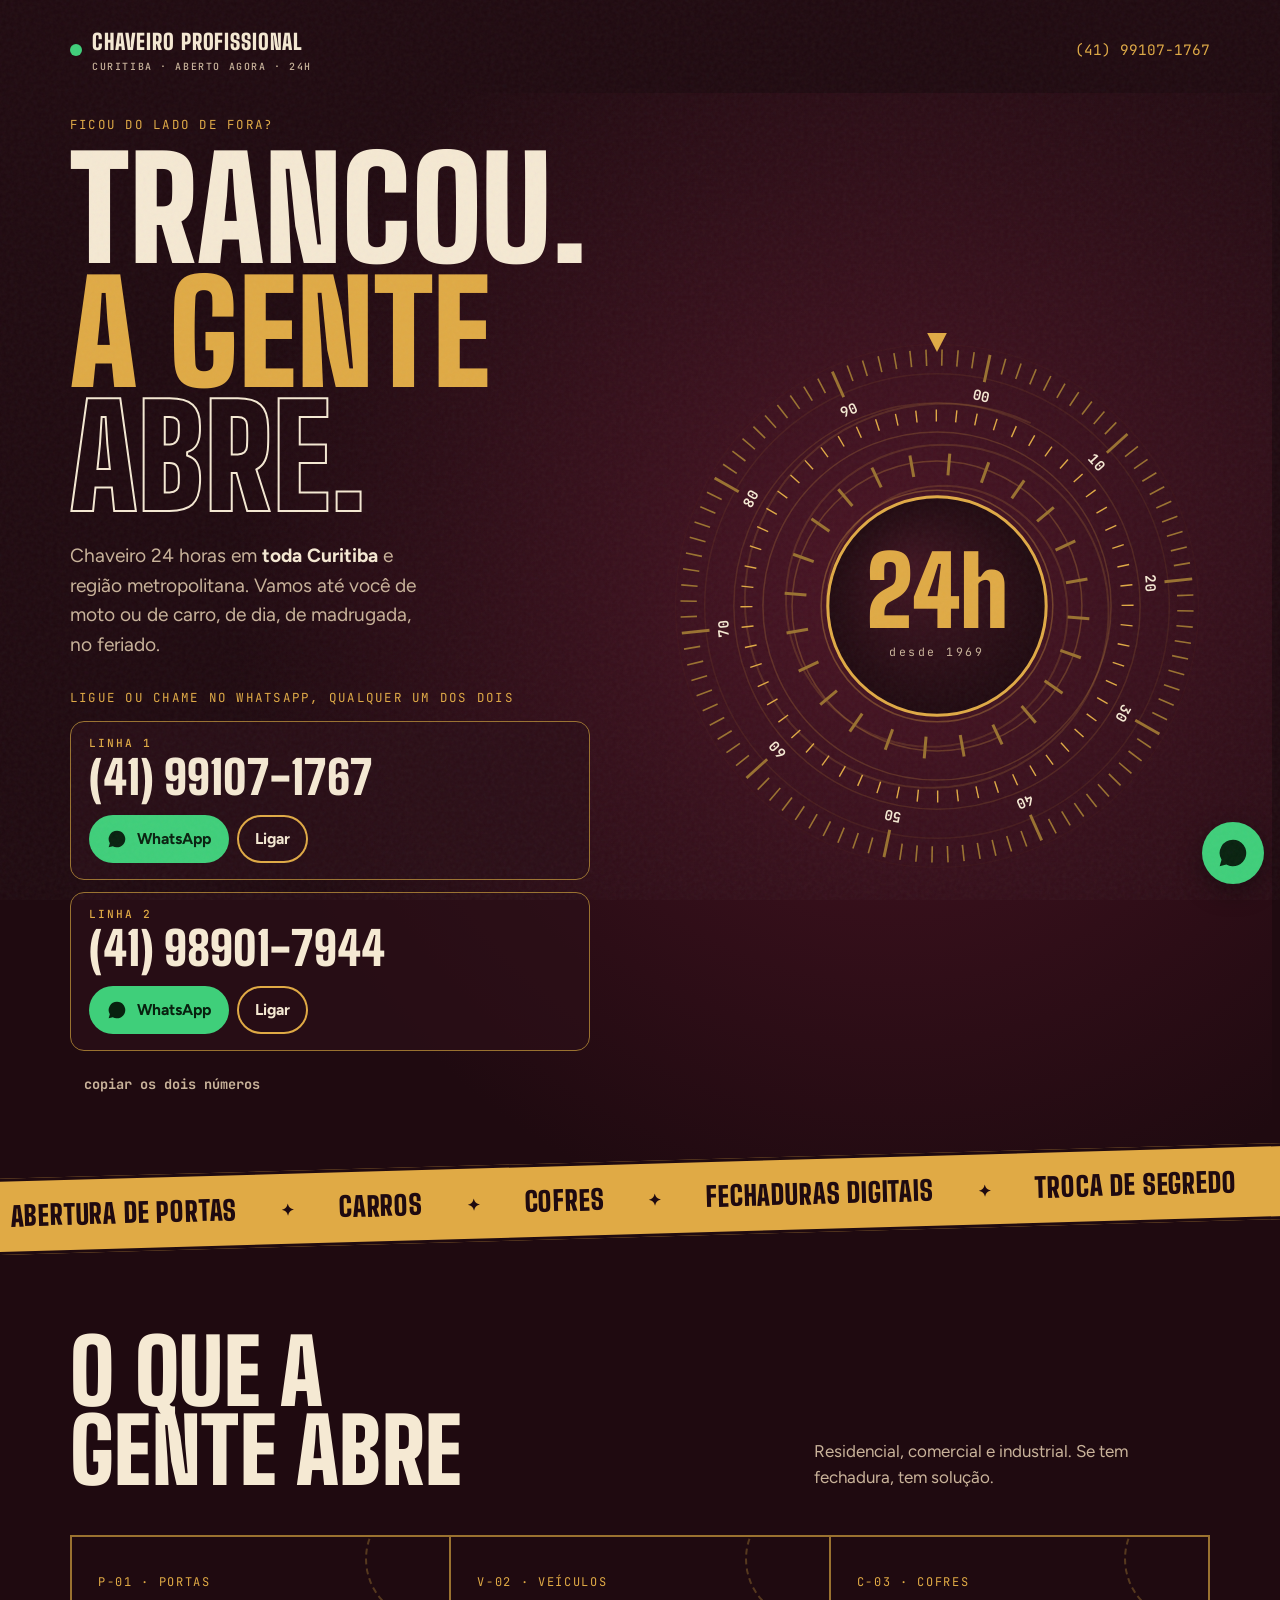
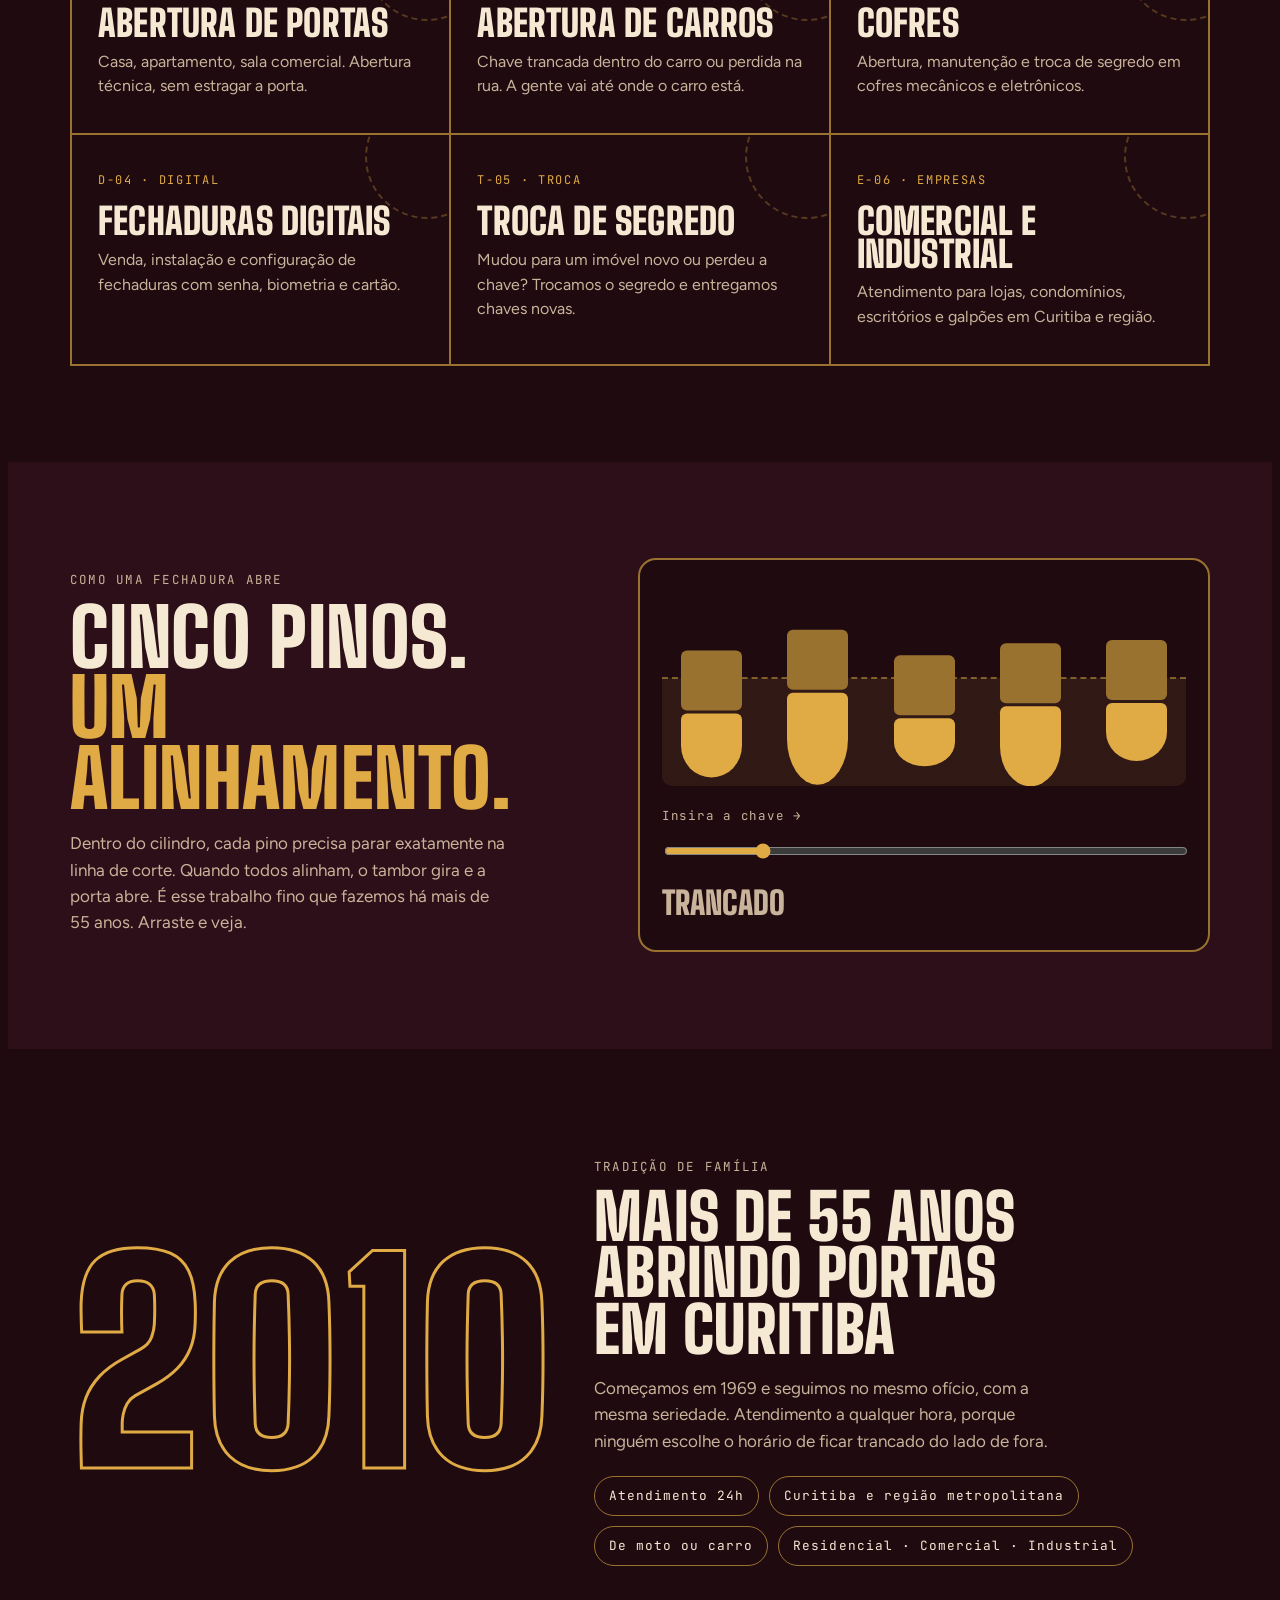
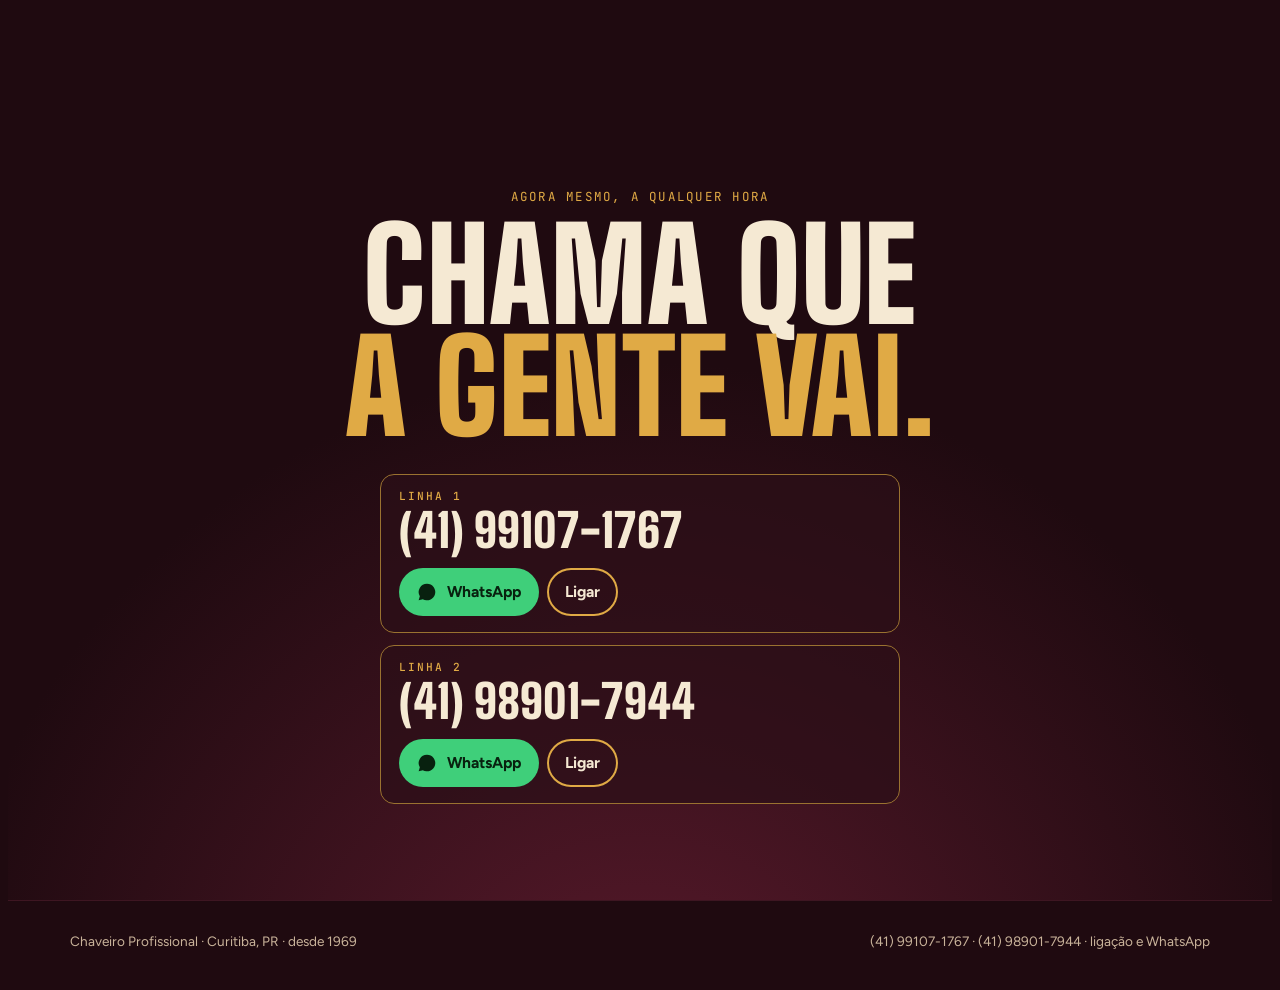
==== commit ab09e580: "Add files via upload" ====
--- a/index.html
+++ b/index.html
@@ -126,13 +126,13 @@
 .lock h2 span{color:var(--brass)}
 .lock p{color:var(--muted);max-width:40ch}
 .cyl{background:var(--bg);border:2px solid var(--brass-dim);border-radius:18px;padding:26px 22px 22px;min-width:0}
-.pins{display:flex;justify-content:space-between;gap:8px;height:190px;position:relative}
-.pins::before{content:"";position:absolute;left:0;right:0;top:94px;border-top:2px dashed var(--wa);opacity:.0;transition:opacity .4s}
-.cyl.open .pins::before{opacity:.9}
-.pin{flex:1;position:relative;display:flex;flex-direction:column;align-items:center}
-.pin .top-pin,.pin .key-pin{width:62%;border-radius:6px;transition:transform .55s cubic-bezier(.3,1.6,.5,1)}
-.pin .top-pin{height:70px;background:var(--brass-dim)}
-.pin .key-pin{height:var(--h);background:var(--brass);margin-top:2px;border-radius:6px 6px 50% 50%}
+.pins{display:flex;justify-content:space-between;gap:8px;height:200px;position:relative;overflow:hidden;border-radius:10px;background:linear-gradient(to bottom,transparent 0 var(--shear),color-mix(in srgb,var(--brass) 9%,transparent) var(--shear) 100%);--shear:92px}
+.pins::before{content:"";position:absolute;left:0;right:0;top:calc(var(--shear) - 1px);border-top:2px dashed var(--brass-dim);opacity:.8;z-index:2;transition:border-color .3s}
+.cyl.open .pins::before{border-top:2px solid var(--wa);box-shadow:0 0 12px var(--wa)}
+.pin{flex:1;position:relative}
+.pin .top-pin,.pin .key-pin{position:absolute;left:19%;width:62%;top:0;border-radius:6px;transition:transform .45s cubic-bezier(.3,1.4,.5,1)}
+.pin .top-pin{height:60px;background:var(--brass-dim)}
+.pin .key-pin{height:var(--h);background:var(--brass);border-radius:6px 6px 50% 50%}
 .cyl label{display:block;font-family:var(--f-mono);font-size:.78rem;letter-spacing:.14em;color:var(--muted);margin:20px 0 10px}
 #turn{width:100%;accent-color:var(--brass);height:28px}
 .state{font-family:var(--f-display);font-weight:900;font-size:2rem;text-transform:uppercase;margin-top:6px;color:var(--muted);transition:color .3s}
@@ -383,15 +383,16 @@
   document.getElementById('tick').innerHTML = html + html;
 
   /* fechadura de pinos */
-  var heights = [64, 92, 48, 80, 58], pinsEl = document.getElementById('pins'), offsets = [-34, 22, -48, 30, -14];
+  var heights = [64, 92, 48, 80, 58], pinsEl = document.getElementById('pins'), offsets = [38, 22, 46, 28, 34], SHEAR = 92, GAP = 3;
   heights.forEach(function(h){ var d=document.createElement('div'); d.className='pin'; d.style.setProperty('--h', h+'px'); d.innerHTML='<div class="top-pin"></div><div class="key-pin"></div>'; pinsEl.appendChild(d); });
   var turn = document.getElementById('turn'), cyl = document.getElementById('cyl'), st = document.getElementById('state');
   function update(){
     var v = +turn.value/100, open = v > 0.94;
     [].forEach.call(pinsEl.children, function(p,i){
-      var off = offsets[i]*(1-v) + Math.sin(v*12+i*2)*10*(1-v);
-      p.querySelector('.top-pin').style.transform = 'translateY('+off+'px)';
-      p.querySelector('.key-pin').style.transform = 'translateY('+off+'px)';
+      /* sem chave a mola empurra os pinos pra baixo; a chave certa leva o vão entre pino e contrapino até a linha de corte */
+      var gapY = open ? SHEAR : SHEAR + offsets[i]*(1-v) + Math.sin(v*14+i*2)*6*(1-v);
+      p.querySelector('.top-pin').style.transform = 'translateY('+(gapY - GAP/2 - 60)+'px)';
+      p.querySelector('.key-pin').style.transform = 'translateY('+(gapY + GAP/2)+'px)';
     });
     cyl.classList.toggle('open', open);
     st.textContent = open ? 'Aberto' : (v > .6 ? 'Quase lá' : 'Trancado');
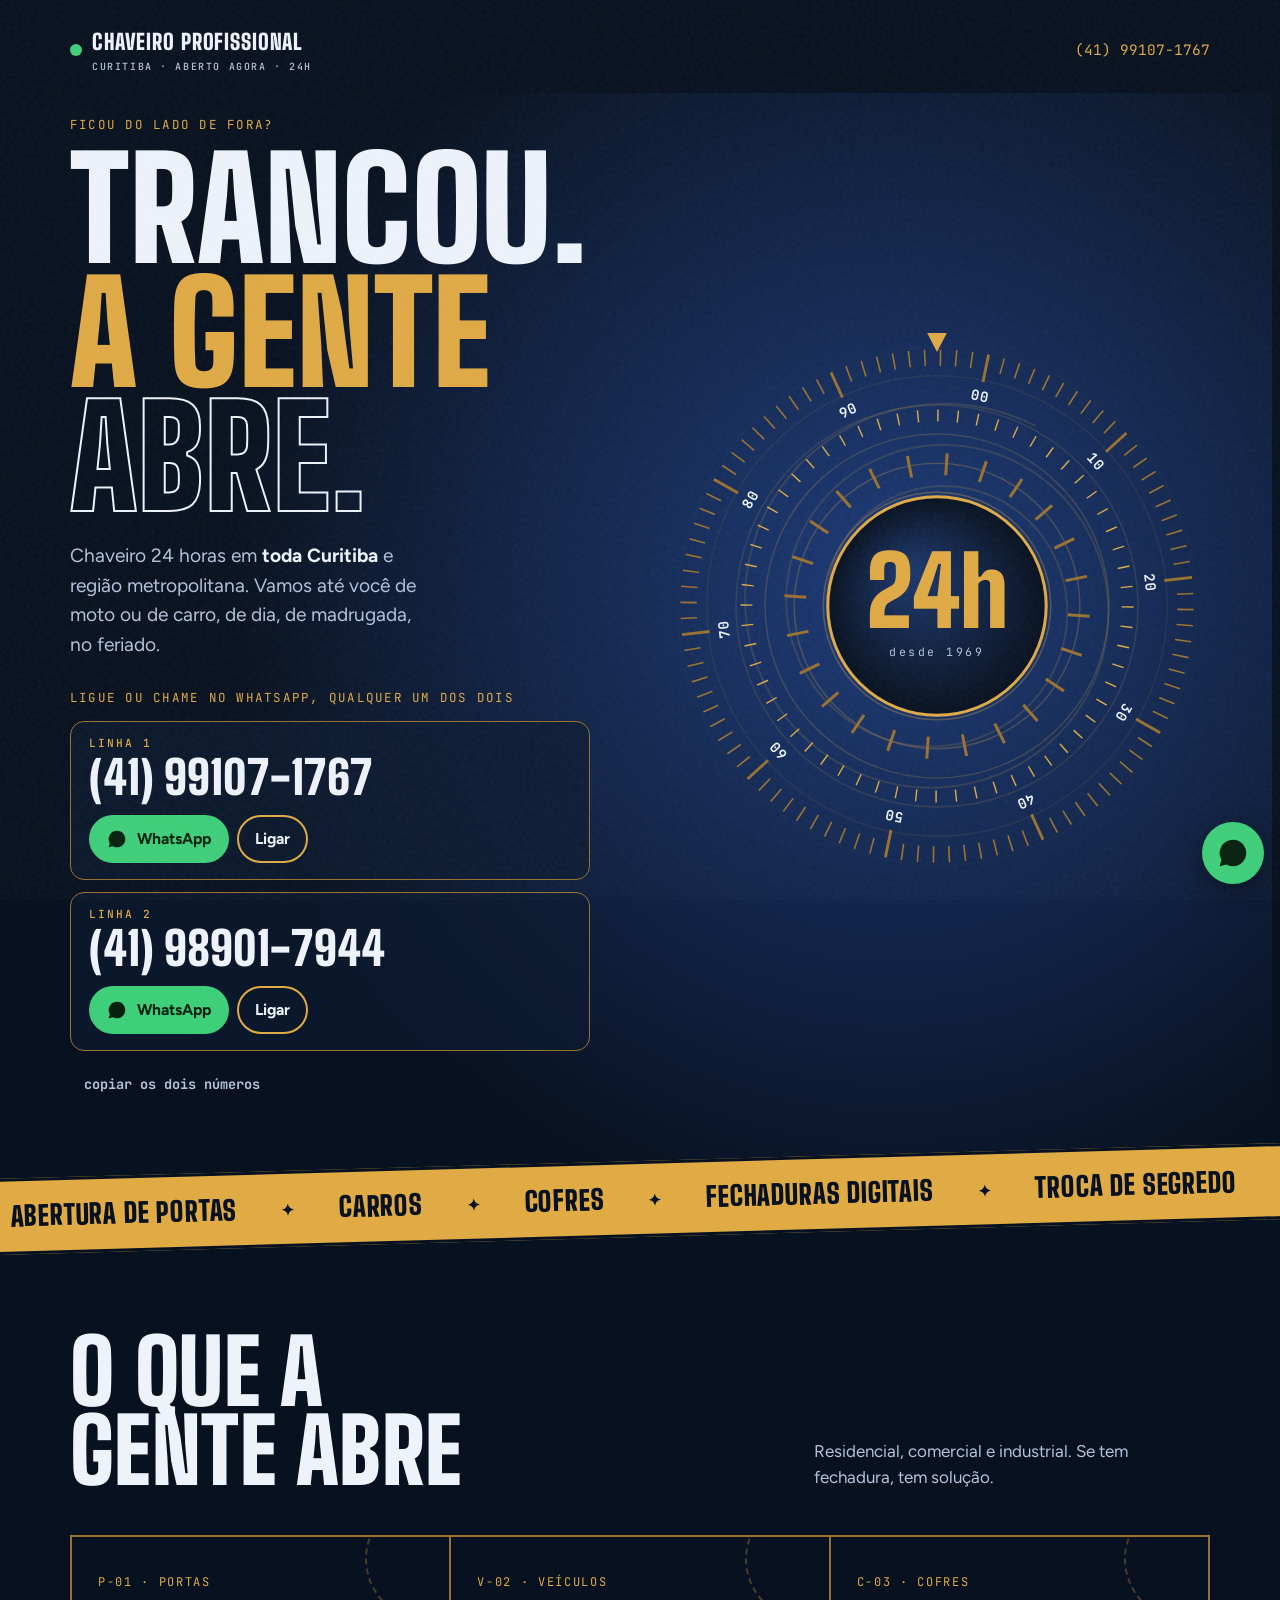
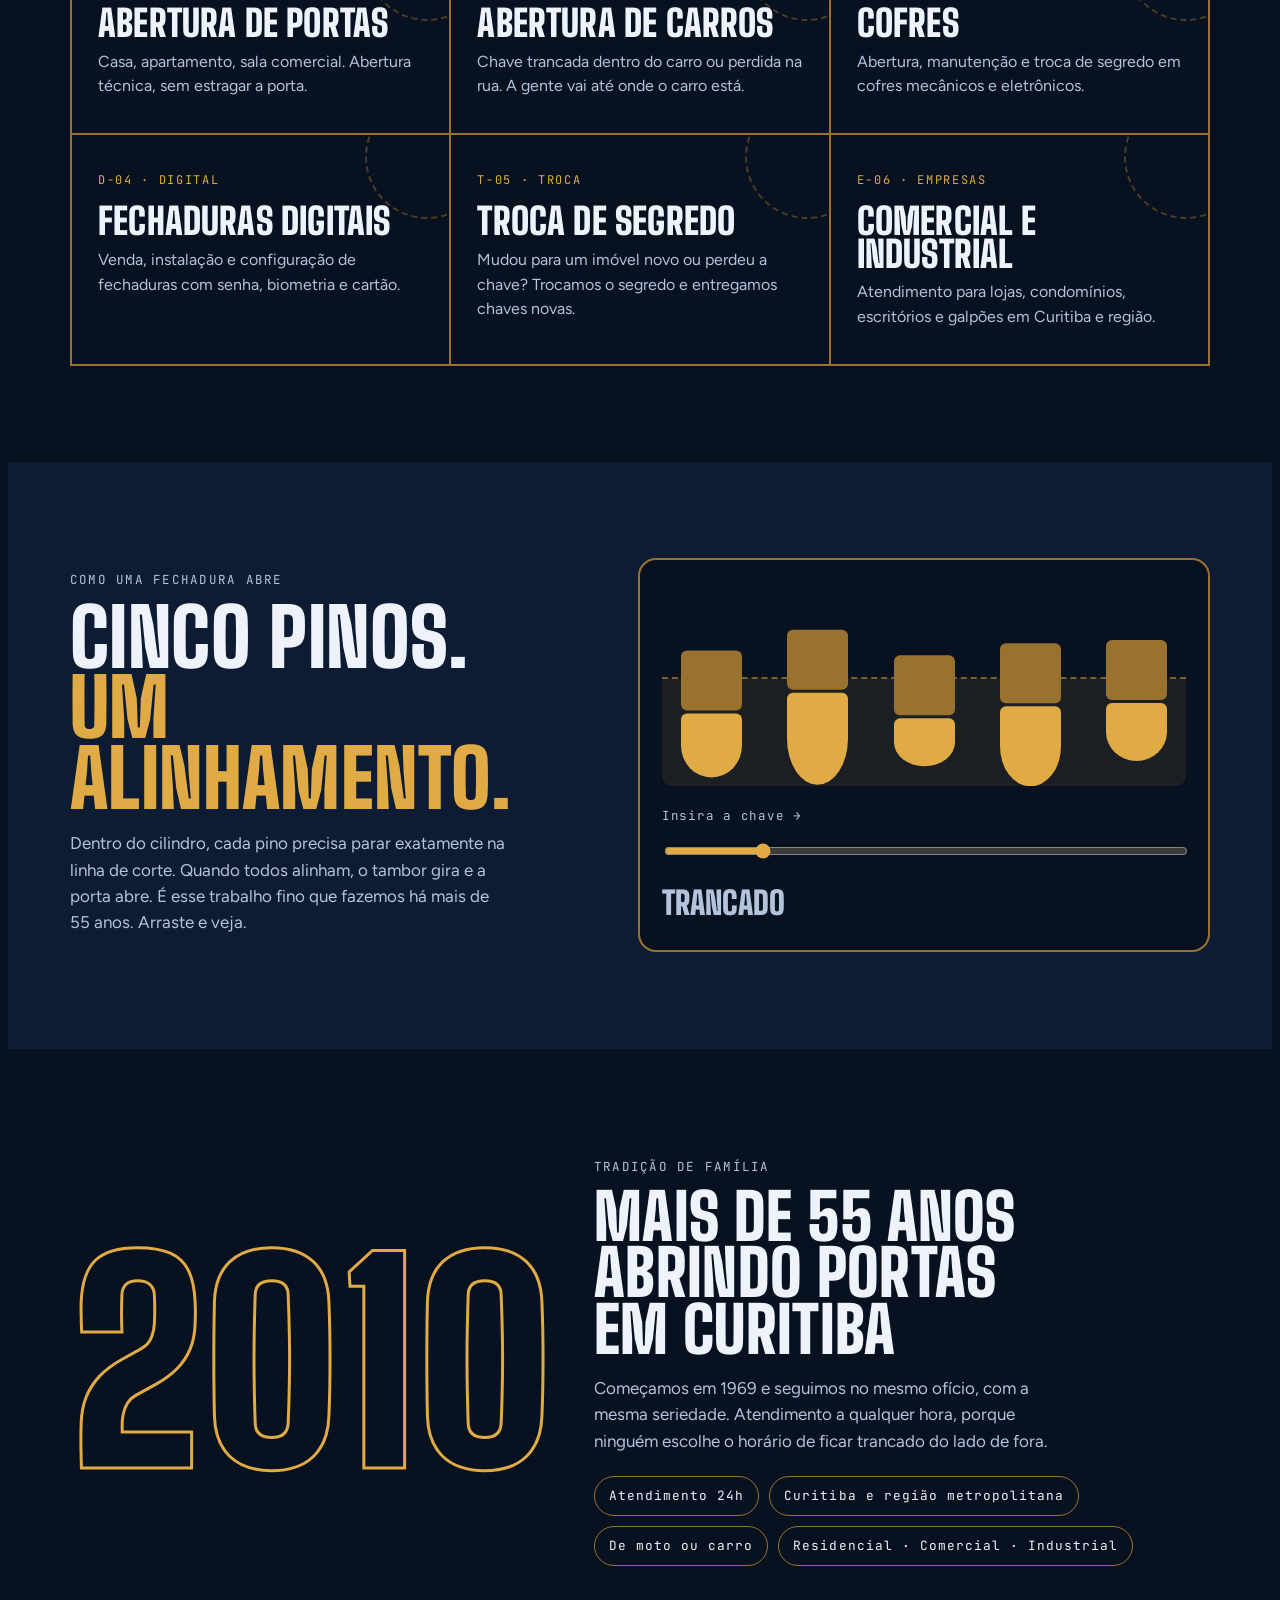
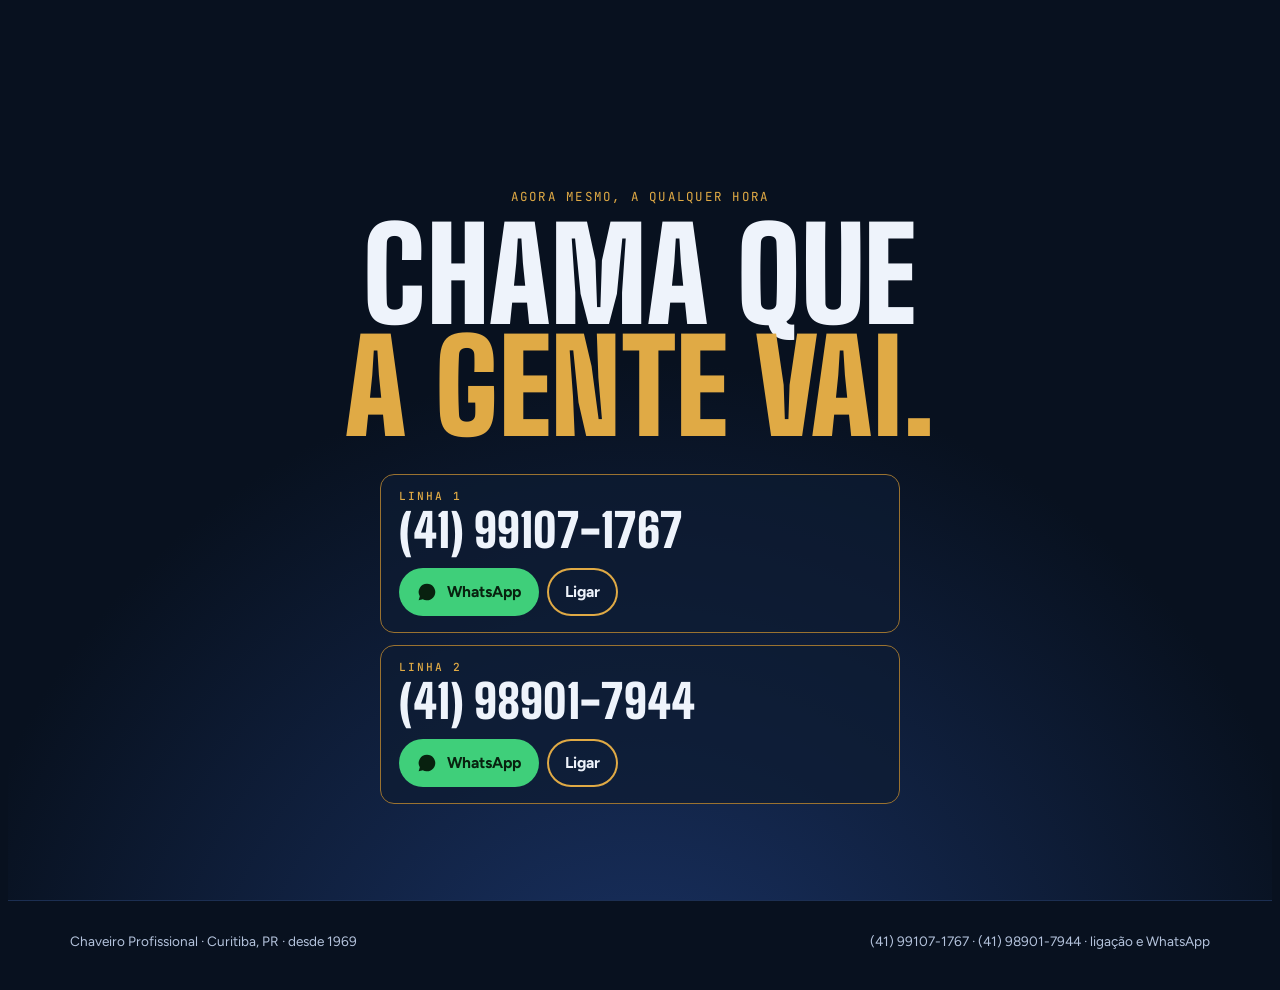
==== commit a6609ddf: "Add files via upload" ====
--- a/index.html
+++ b/index.html
@@ -33,17 +33,18 @@
 <meta property="og:title" content="Chaveiro Profissional Curitiba 24h">
 <meta property="og:description" content="Trancou? A gente abre. Atendimento 24h em toda Curitiba desde 1969.">
 <meta property="og:image" content="https://www.chaveiroprofissional.com.br/logo-512.png">
-<meta name="theme-color" content="#1f0a10">
+<meta name="theme-color" content="#08111f">
 <link rel="preconnect" href="https://fonts.googleapis.com">
 <link rel="stylesheet" href="https://fonts.googleapis.com/css2?family=Big+Shoulders+Display:wght@700;900&family=Figtree:wght@400;500;700&family=JetBrains+Mono:wght@500;700&display=swap">
 <style>
 /* Layout: o cofre girando no centro da tela; tudo gira ao redor do número de telefone. Visual noturno único (24h). */
 :root{
-  --bg:#1f0a10; --bg2:#2c0f18; --brass:#e0aa45; --brass-dim:#9a7230;
-  --bone:#f5e9d3; --muted:#c9b39a; --wa:#3fcf7a;
+  --bg:#08111f; --bg2:#0e1c33; --brass:#e0aa45; --brass-dim:#9a7230;
+  --bone:#eef3fb; --muted:#b4c3dc; --wa:#3fcf7a;
   --f-display:'Big Shoulders Display',Impact,'Arial Narrow',sans-serif;
   --f-body:'Figtree',system-ui,-apple-system,sans-serif;
   --f-mono:'JetBrains Mono',ui-monospace,Menlo,monospace;
+  --disc1:#1b3567; --disc2:#08111f;
   color-scheme:dark;
 }
 *{box-sizing:border-box}
@@ -65,7 +66,7 @@
 
 /* hero */
 .hero{position:relative;overflow:hidden;padding-block:10px 70px;
-  background:radial-gradient(circle at 70% 45%,#4a1424 0%,var(--bg) 62%)}
+  background:radial-gradient(circle at 70% 45%,#1c3a78 0%,var(--bg) 62%)}
 .hero-grid{display:grid;grid-template-columns:1.05fr 1fr;align-items:center;gap:20px;position:relative;z-index:2}
 .hero h1{font-size:clamp(4rem,11vw,9.5rem)}
 .hero h1 span{display:block;color:var(--brass)}
@@ -147,12 +148,12 @@
 .facts li{font-family:var(--f-mono);font-size:.8rem;letter-spacing:.08em;padding:9px 14px;border:1px solid var(--brass-dim);border-radius:999px;color:var(--bone)}
 
 /* final */
-.final{text-align:center;background:radial-gradient(circle at 50% 120%,#5a1a2c 0%,var(--bg) 60%);overflow:hidden}
+.final{text-align:center;background:radial-gradient(circle at 50% 120%,#1a3366 0%,var(--bg) 60%);overflow:hidden}
 .final h2{font-size:clamp(3.4rem,10vw,8rem)}
 .final h2 span{color:var(--brass)}
 .final .phone{margin-top:28px}
 .final .ctas{justify-content:center}
-footer{padding-block:30px;border-top:1px solid #3e1622;color:var(--muted);font-size:.85rem}
+footer{padding-block:30px;border-top:1px solid #1c2f52;color:var(--muted);font-size:.85rem}
 footer .wrap{display:flex;justify-content:space-between;flex-wrap:wrap;gap:10px}
 
 /* botão flutuante */
@@ -164,7 +165,7 @@
 /* skill: textura, cursor, reveal, scrollbar, nav */
 .noise{position:fixed;inset:0;pointer-events:none;z-index:50;opacity:.05;background-image:url("data:image/svg+xml,%3Csvg viewBox='0 0 256 256' xmlns='http://www.w3.org/2000/svg'%3E%3Cfilter id='n'%3E%3CfeTurbulence type='fractalNoise' baseFrequency='0.9' numOctaves='4' stitchTiles='stitch'/%3E%3C/filter%3E%3Crect width='100%25' height='100%25' filter='url(%23n)'/%3E%3C/svg%3E")}
 .top{position:sticky;top:env(safe-area-inset-top,0px);transition:background .4s,padding .4s}
-.top.scrolled{background:color-mix(in srgb,var(--bg) 88%,transparent);backdrop-filter:blur(16px);-webkit-backdrop-filter:blur(16px);padding-block:10px;max-width:none;border-bottom:1px solid #3e1622}
+.top.scrolled{background:color-mix(in srgb,var(--bg) 88%,transparent);backdrop-filter:blur(16px);-webkit-backdrop-filter:blur(16px);padding-block:10px;max-width:none;border-bottom:1px solid #1c2f52}
 body::before{content:"";position:fixed;inset:0 0 auto;height:env(safe-area-inset-top,0px);z-index:10;background:var(--bg)}
 .top{z-index:15}
 [data-reveal]{transition:transform .9s cubic-bezier(.16,1,.3,1),filter .9s}
@@ -345,7 +346,11 @@
     }
     ctx.restore();
   }
+  window.addEventListener('cores-change', function(){ if (reduce) requestAnimationFrame(draw); });
   function draw(t){
+    var cs = getComputedStyle(document.documentElement);
+    BRASS = cs.getPropertyValue('--brass').trim() || BRASS; DIM = cs.getPropertyValue('--brass-dim').trim() || DIM; BONE = cs.getPropertyValue('--bone').trim() || BONE;
+    var D1 = cs.getPropertyValue('--disc1').trim() || '#1b3567', D2 = cs.getPropertyValue('--disc2').trim() || '#08111f';
     var s = t/1000, c = W/2;
     ctx.clearRect(0,0,W,W);
     ctx.save(); ctx.translate(c + mx*14, c + my*14);
@@ -370,7 +375,7 @@
     ctx.fillStyle = BRASS; ctx.beginPath(); ctx.moveTo(-W*.018,-W*.5); ctx.lineTo(W*.018,-W*.5); ctx.lineTo(0,-W*.465); ctx.fill();
     // disco central
     ctx.beginPath(); ctx.arc(0,0,W*.2,0,Math.PI*2);
-    var g = ctx.createRadialGradient(-W*.05,-W*.06,W*.02,0,0,W*.2); g.addColorStop(0,'#3d1420'); g.addColorStop(1,'#1f0a10');
+    var g = ctx.createRadialGradient(-W*.05,-W*.06,W*.02,0,0,W*.2); g.addColorStop(0,D1); g.addColorStop(1,D2);
     ctx.fillStyle = g; ctx.fill(); ctx.strokeStyle = BRASS; ctx.lineWidth = 3; ctx.stroke();
     ctx.restore();
     if (!reduce) requestAnimationFrame(draw);
@@ -450,5 +455,57 @@
   else if(a.href.indexOf('tel:')===0) dataLayer.push({event:'click_ligacao',numero:a.href.replace('tel:+','')});
 });
 </script>
+<script>
+/* Botão de cores de fundo (teste). Aparece só com ?cores na URL. */
+(function(){
+  var SHOW = /[?&]cores\b/.test(location.search) || window.__CORES_SHOW;
+  if(!SHOW) return;
+  var root=document.documentElement, KEY='cp_tema', live=null, hue=20, cur='original';
+  function dark(h,c){c=c==null?.07:c;return{
+    grad:'radial-gradient(120% 90% at 70% 20%, oklch(30% '+(c*1.4)+' '+h+'), oklch(12% '+(c*.6)+' '+(h+30)+') 70%)',
+    '--bg':'oklch(14% '+(c*.7)+' '+h+')','--bg2':'oklch(21% '+(c*.9)+' '+h+')','--muted':'oklch(78% .03 '+h+')',
+    '--disc1':'oklch(26% '+(c*1.2)+' '+h+')','--disc2':'oklch(14% '+(c*.7)+' '+h+')','--tc':'oklch(14% '+(c*.7)+' '+h+')'};}
+  var T=[
+   {id:'original',nome:'Azul (padrão)',vars:null,sw:'radial-gradient(circle at 70% 30%,#1c3a78,#08111f)'},
+   {id:'branco',nome:'Branco',sw:'linear-gradient(160deg,#fff,#ece8e2)',vars:{grad:'linear-gradient(160deg,#fff,#efeae3)','--bg':'#fff','--bg2':'#f4efe8','--bone':'#2a1a14','--muted':'#6b5a4a','--brass':'#9a6b10','--brass-dim':'#7a5410','--disc1':'#f4efe8','--disc2':'#ffffff','--tc':'#ffffff','color-scheme':'light'}},
+   {id:'azul',nome:'Azul',sw:'radial-gradient(circle at 70% 30%,#1c3a78,#08111f)',vars:dark(255)},
+   {id:'verde',nome:'Verde',sw:'radial-gradient(circle at 70% 30%,#1d5a3c,#08150f)',vars:dark(155)},
+   {id:'roxo',nome:'Roxo',sw:'radial-gradient(circle at 70% 30%,#4b2a7a,#120a1e)',vars:dark(300)},
+   {id:'rosa',nome:'Rosa',sw:'radial-gradient(circle at 70% 30%,#8a2c58,#1d0813)',vars:dark(355,.09)},
+   {id:'ambar',nome:'Âmbar',sw:'radial-gradient(circle at 70% 30%,#7a4a14,#1a1008)',vars:dark(65,.08)},
+   {id:'grafite',nome:'Grafite',sw:'radial-gradient(circle at 70% 30%,#3a3f48,#0e1013)',vars:dark(250,.012)}];
+  var ALL=['--bg','--bg2','--bone','--muted','--brass','--brass-dim','--disc1','--disc2','color-scheme','--cores-grad'];
+  var st=document.createElement('style');
+  st.textContent='.cores-on body,.cores-on .hero,.cores-on .lock,.cores-on .final{background:var(--cores-grad)!important;background-attachment:fixed!important}'+
+  '.cores-btn{position:fixed;left:14px;bottom:18px;width:46px;height:46px;border-radius:50%;border:2px solid #fff;box-shadow:0 3px 14px rgba(0,0,0,.45);cursor:pointer;z-index:2147483000;padding:0;background:conic-gradient(#ff9a5a,#ffd86b,#7fd8a6,#6bb8ff,#b79bff,#ff8fb8,#ff9a5a)}'+
+  '.cores-panel{position:fixed;left:14px;bottom:74px;background:#fff;color:#222;border-radius:18px;padding:12px;box-shadow:0 8px 28px rgba(0,0,0,.4);z-index:2147483001;font:13px/1.2 system-ui,sans-serif;width:236px}'+
+  '.cores-grid{display:grid;grid-template-columns:repeat(4,1fr);gap:8px}'+
+  '.cores-sw{border:0;background:none;padding:0;cursor:pointer;text-align:center;font:10px system-ui,sans-serif;color:#555}'+
+  '.cores-sw i{display:block;height:44px;border-radius:12px;border:2px solid #ddd;margin-bottom:3px}'+
+  '.cores-sw.on i{border-color:#c9992a;box-shadow:0 0 0 2px #c9992a}'+
+  '.cores-live{width:100%;margin-top:10px;padding:11px;border:0;border-radius:12px;font:600 13px system-ui,sans-serif;cursor:pointer;background:#222;color:#fff}'+
+  '.cores-live.on{background:linear-gradient(90deg,#ff7a7a,#ffd86b,#7fd8a6,#6bb8ff,#b79bff);color:#111}';
+  document.head.appendChild(st);
+  var meta=document.querySelector('meta[name="theme-color"]');
+  function clear(){ALL.forEach(function(v){root.style.removeProperty(v)});root.classList.remove('cores-on');if(meta)meta.content='#08111f';}
+  function apply(v){clear();if(v){Object.keys(v).forEach(function(k){if(k==='--tc')return;if(k==='grad')root.style.setProperty('--cores-grad',v.grad);else root.style.setProperty(k,v[k])});root.classList.add('cores-on');if(meta&&v['--tc'])meta.content=v['--tc'];}
+    window.dispatchEvent(new Event('cores-change'));}
+  function stop(){if(live){clearInterval(live);live=null}}
+  function go(){stop();live=setInterval(function(){hue=(hue+.7)%360;apply(dark(hue,.09))},50)}
+  function choose(id){stop();cur=id;var t=T.filter(function(x){return x.id===id})[0]||T[0];apply(t.vars);try{localStorage.setItem(KEY,t.id)}catch(e){}}
+  var b=document.createElement('button');b.className='cores-btn';b.setAttribute('aria-label','Cores de fundo');b.title='Cores de fundo';
+  var pn=null;function closeP(){if(pn){pn.remove();pn=null}}
+  b.addEventListener('click',function(){
+    if(pn){closeP();return}
+    pn=document.createElement('div');pn.className='cores-panel';
+    var g=document.createElement('div');g.className='cores-grid';
+    T.forEach(function(t){var x=document.createElement('button');x.className='cores-sw'+(!live&&t.id===cur?' on':'');var i=document.createElement('i');i.style.background=t.sw;x.appendChild(i);x.appendChild(document.createTextNode(t.nome));x.addEventListener('click',function(){choose(t.id);closeP()});g.appendChild(x)});
+    pn.appendChild(g);
+    var l=document.createElement('button');l.className='cores-live'+(live?' on':'');l.textContent=live?'Parar cores ao vivo':'Cores ao vivo (degradê)';
+    l.addEventListener('click',function(){if(live)stop();else go();closeP()});
+    pn.appendChild(l);document.body.appendChild(pn);});
+  document.body.appendChild(b);
+})();
+</script>
 </body>
-</html>
+</html>
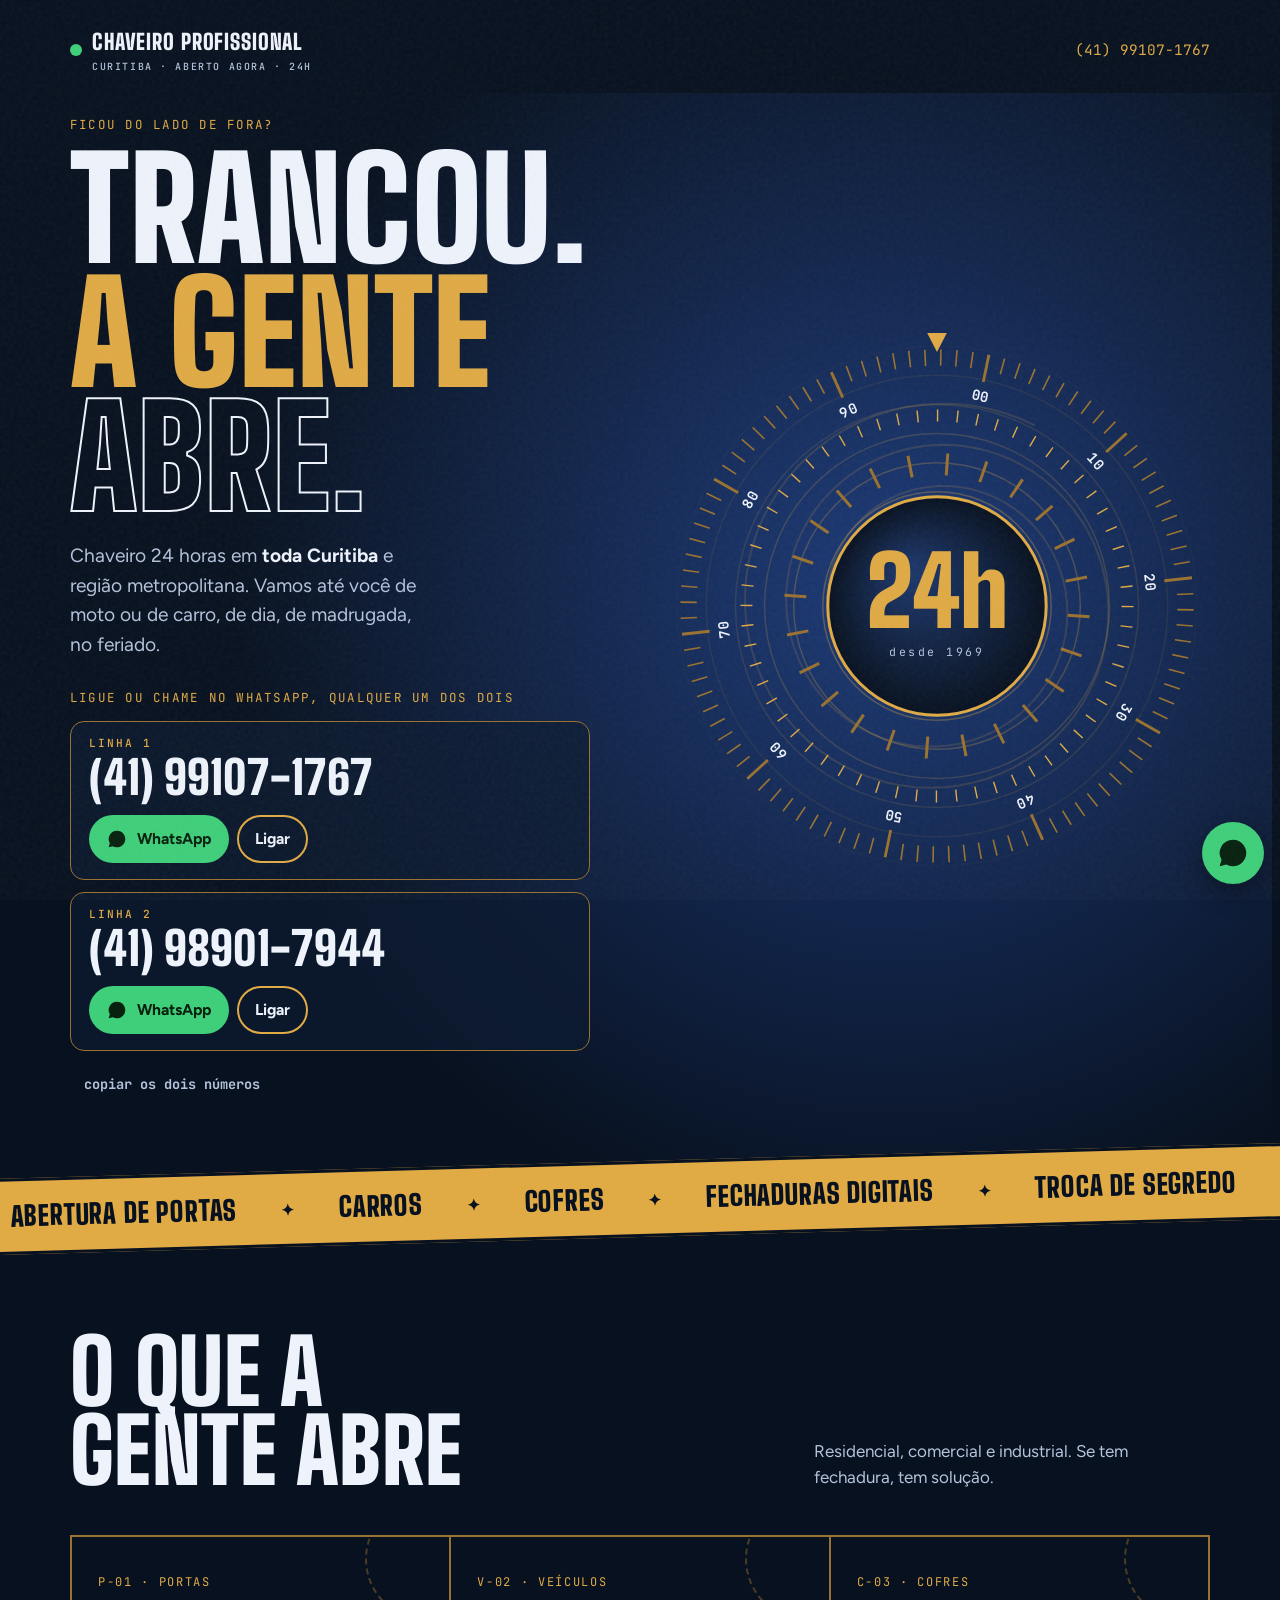
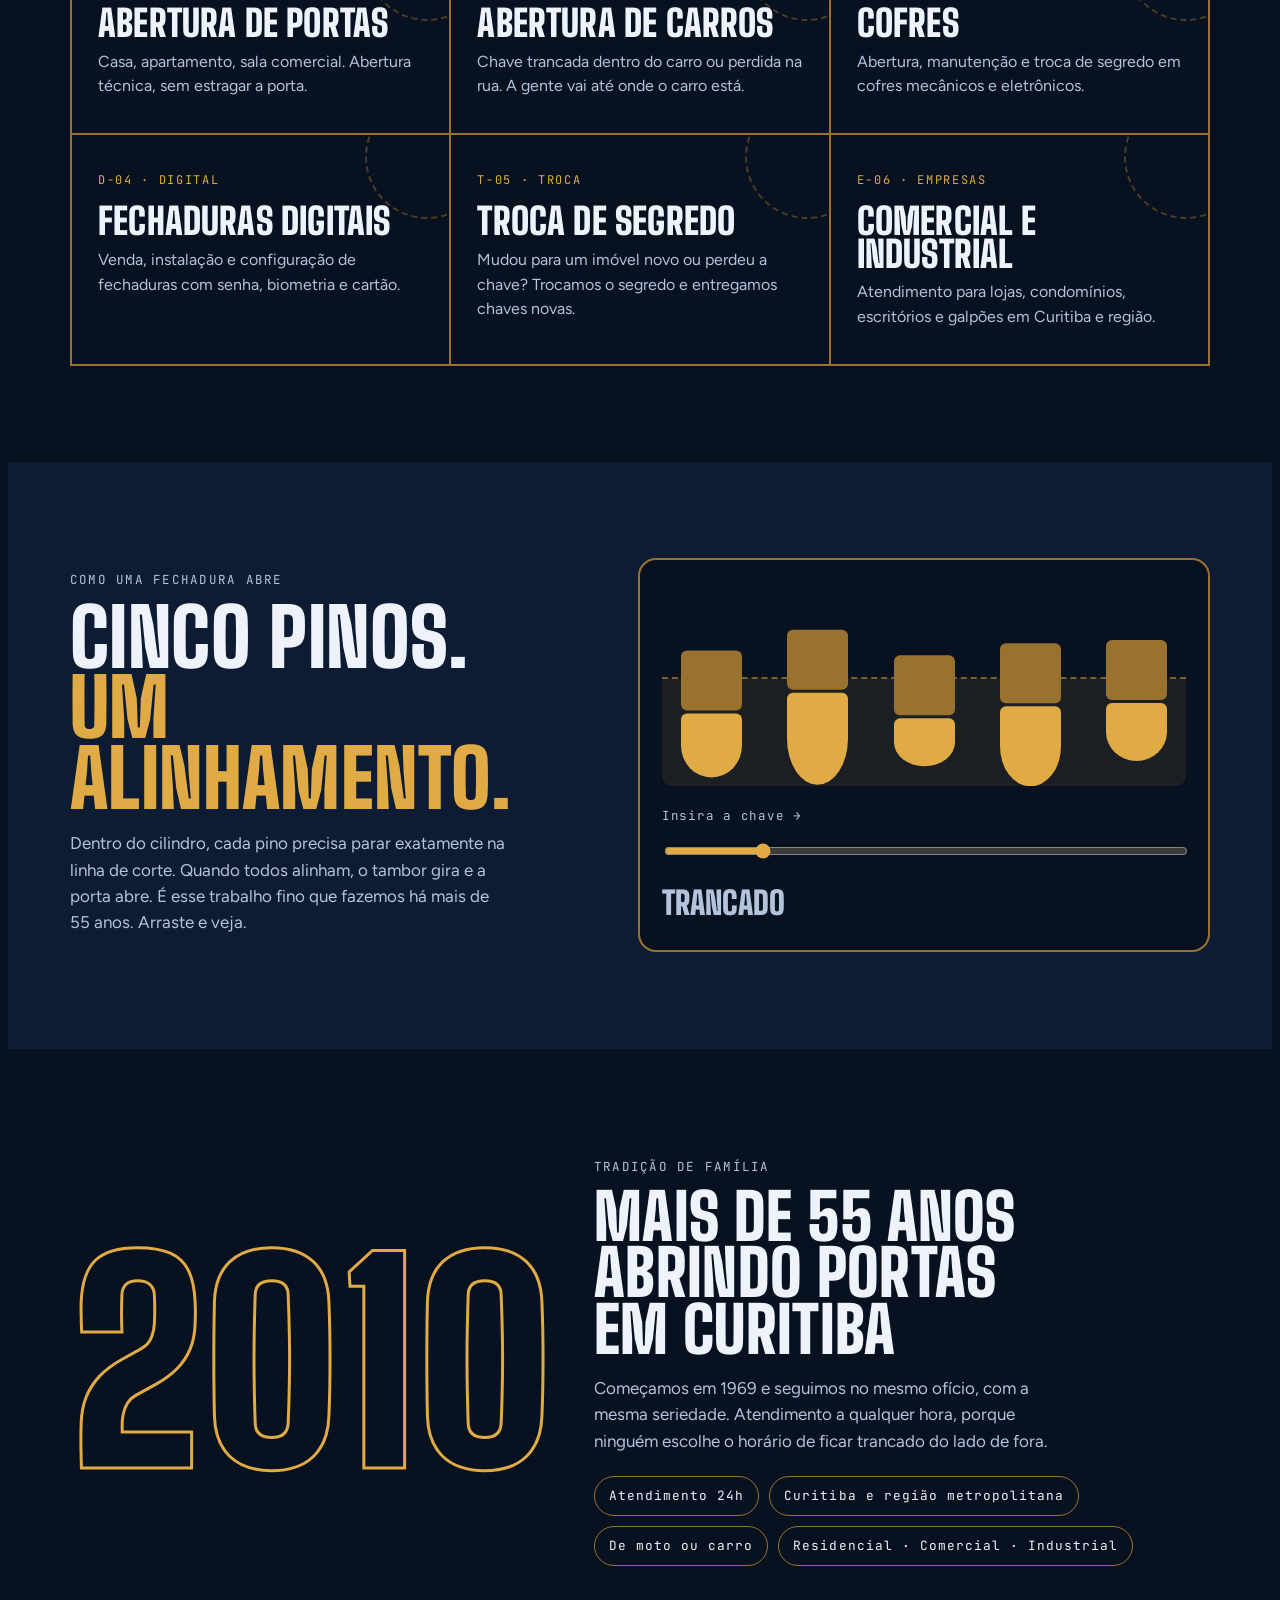
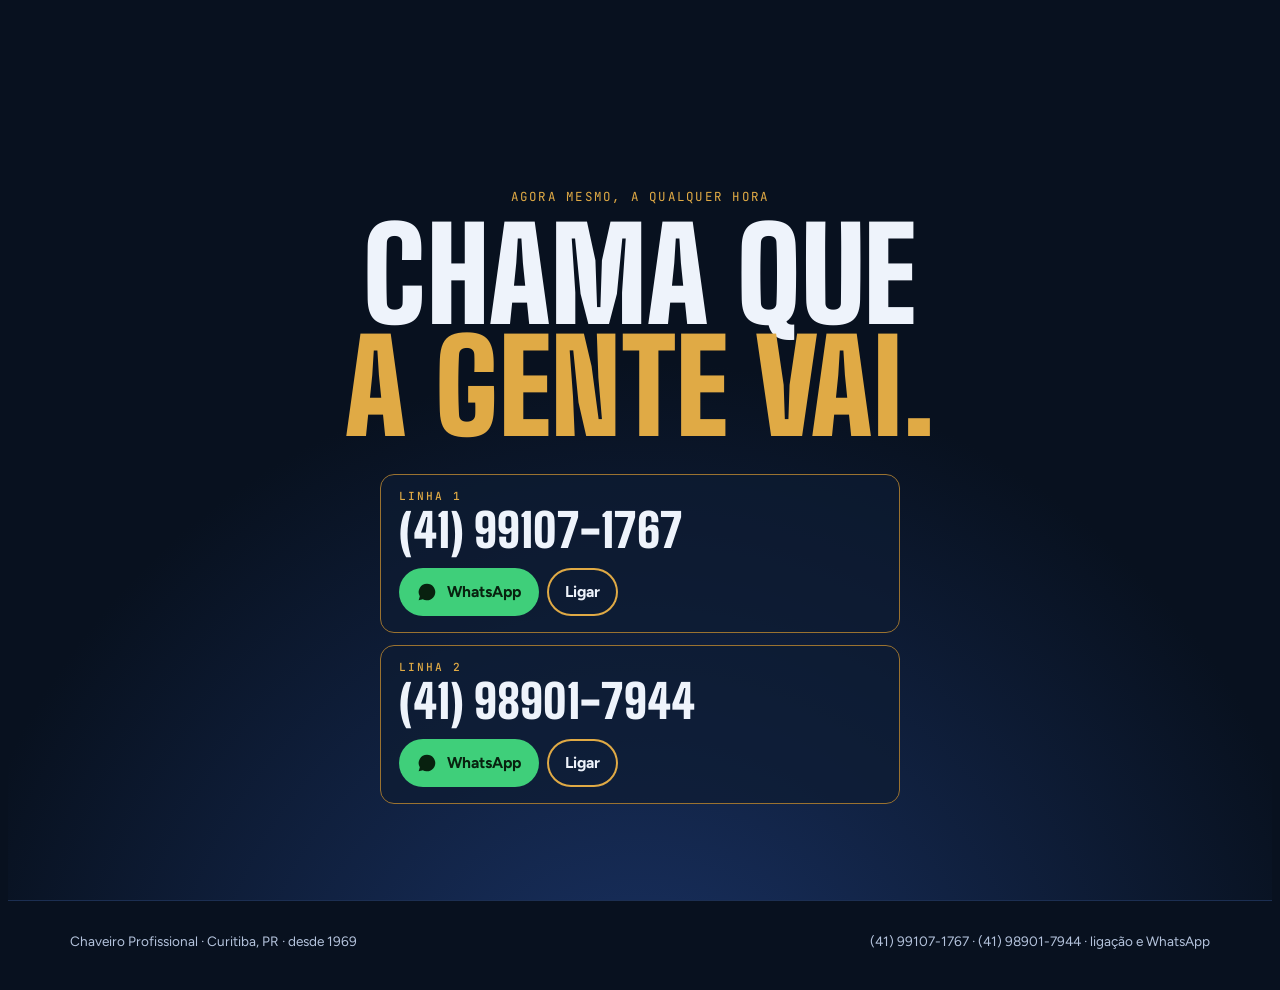
==== commit 6cfdee83: "Integrate Google Tag Manager and OpenAI SDK Added Google Tag Manager and OpenAI SDK scripts to index" ====
--- a/index.html
+++ b/index.html
@@ -14,6 +14,7 @@
 <meta name="twitter:card" content="summary_large_image">
 <meta name="twitter:image" content="https://www.chaveiroprofissional.com.br/logo-512.png">
 <!-- Google Tag Manager -->
+  <script>!function(w,d,s,u){if(w.oaiq)return;var q=function(){q.q.push(arguments)};q.q=[];w.oaiq=q;var j=d.createElement(s);j.async=1;j.src=u;var f=d.getElementsByTagName(s)[0];f.parentNode.insertBefore(j,f)}(window,document,"script","https://bzrcdn.openai.com/sdk/oaiq.min.js");oaiq("init",{pixelId:"2vvrykV4oiH7nmrMwrSHmH",debug:true});</script>
 <script>(function(w,d,s,l,i){w[l]=w[l]||[];w[l].push({'gtm.start':
 new Date().getTime(),event:'gtm.js'});var f=d.getElementsByTagName(s)[0],
 j=d.createElement(s),dl=l!='dataLayer'?'&l='+l:'';j.async=true;j.src=
@@ -508,4 +509,4 @@
 })();
 </script>
 </body>
-</html>+</html>
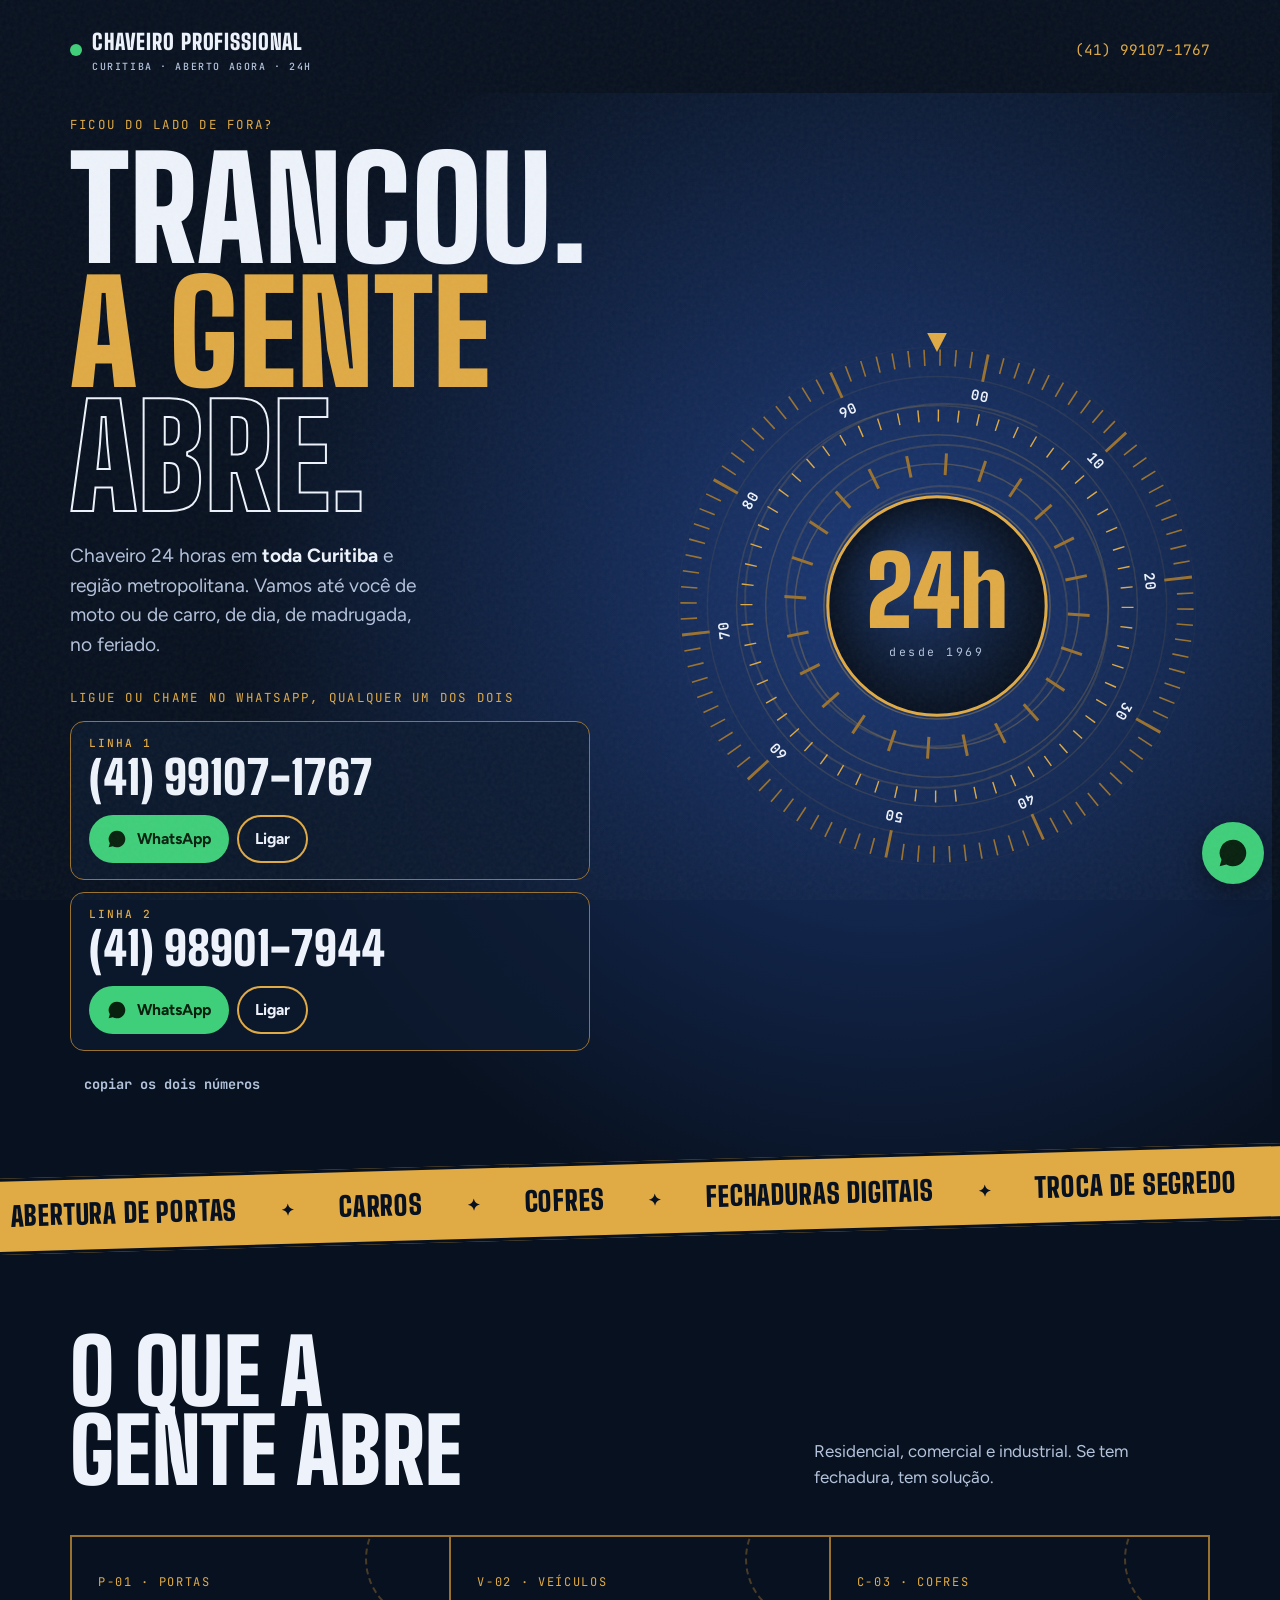
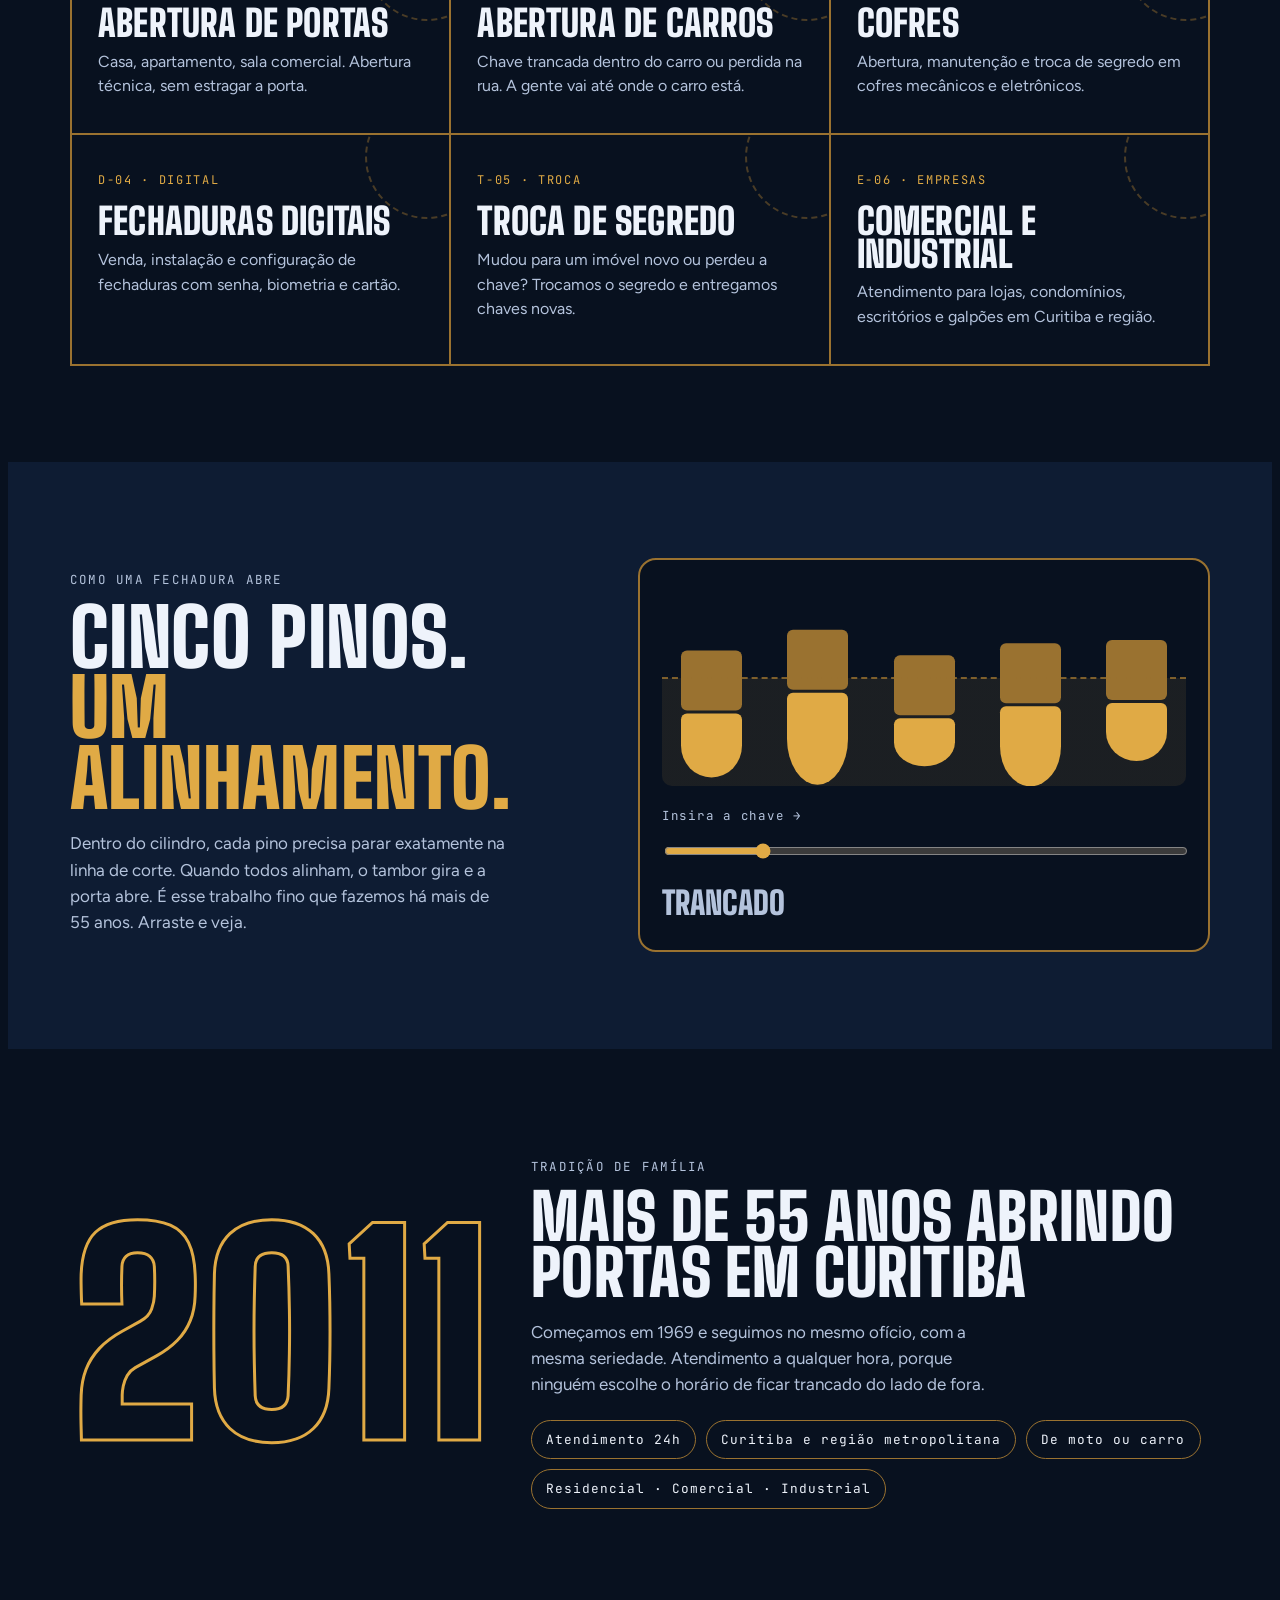
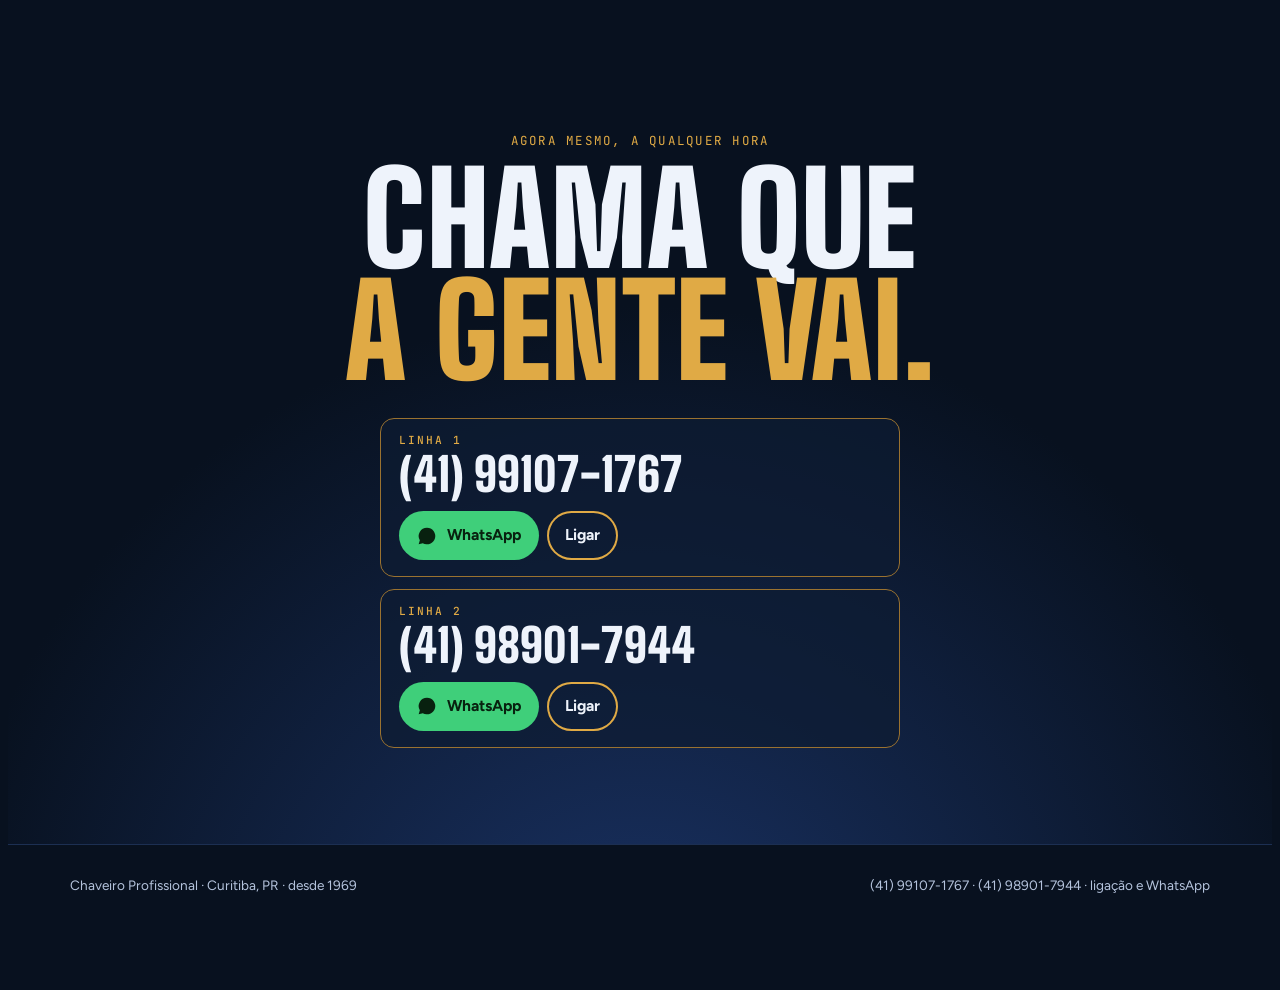
==== commit 69fc621e: "Replace old script tag with updated version" ====
--- a/index.html
+++ b/index.html
@@ -14,7 +14,7 @@
 <meta name="twitter:card" content="summary_large_image">
 <meta name="twitter:image" content="https://www.chaveiroprofissional.com.br/logo-512.png">
 <!-- Google Tag Manager -->
-  <script>!function(w,d,s,u){if(w.oaiq)return;var q=function(){q.q.push(arguments)};q.q=[];w.oaiq=q;var j=d.createElement(s);j.async=1;j.src=u;var f=d.getElementsByTagName(s)[0];f.parentNode.insertBefore(j,f)}(window,document,"script","https://bzrcdn.openai.com/sdk/oaiq.min.js");oaiq("init",{pixelId:"2vvrykV4oiH7nmrMwrSHmH",debug:true});</script>
+<script>!function(w,d,s,u){if(w.oaiq)return;var q=function(){q.q.push(arguments)};q.q=[];w.oaiq=q;var j=d.createElement(s);j.async=1;j.src=u;var f=d.getElementsByTagName(s)[0];f.parentNode.insertBefore(j,f)}(window,document,"script","https://bzrcdn.openai.com/sdk/oaiq.min.js");oaiq("init",{pixelId:"2vvrykV4oiH7nmrMwrSHmH",debug:true});</script>
 <script>(function(w,d,s,l,i){w[l]=w[l]||[];w[l].push({'gtm.start':
 new Date().getTime(),event:'gtm.js'});var f=d.getElementsByTagName(s)[0],
 j=d.createElement(s),dl=l!='dataLayer'?'&l='+l:'';j.async=true;j.src=
